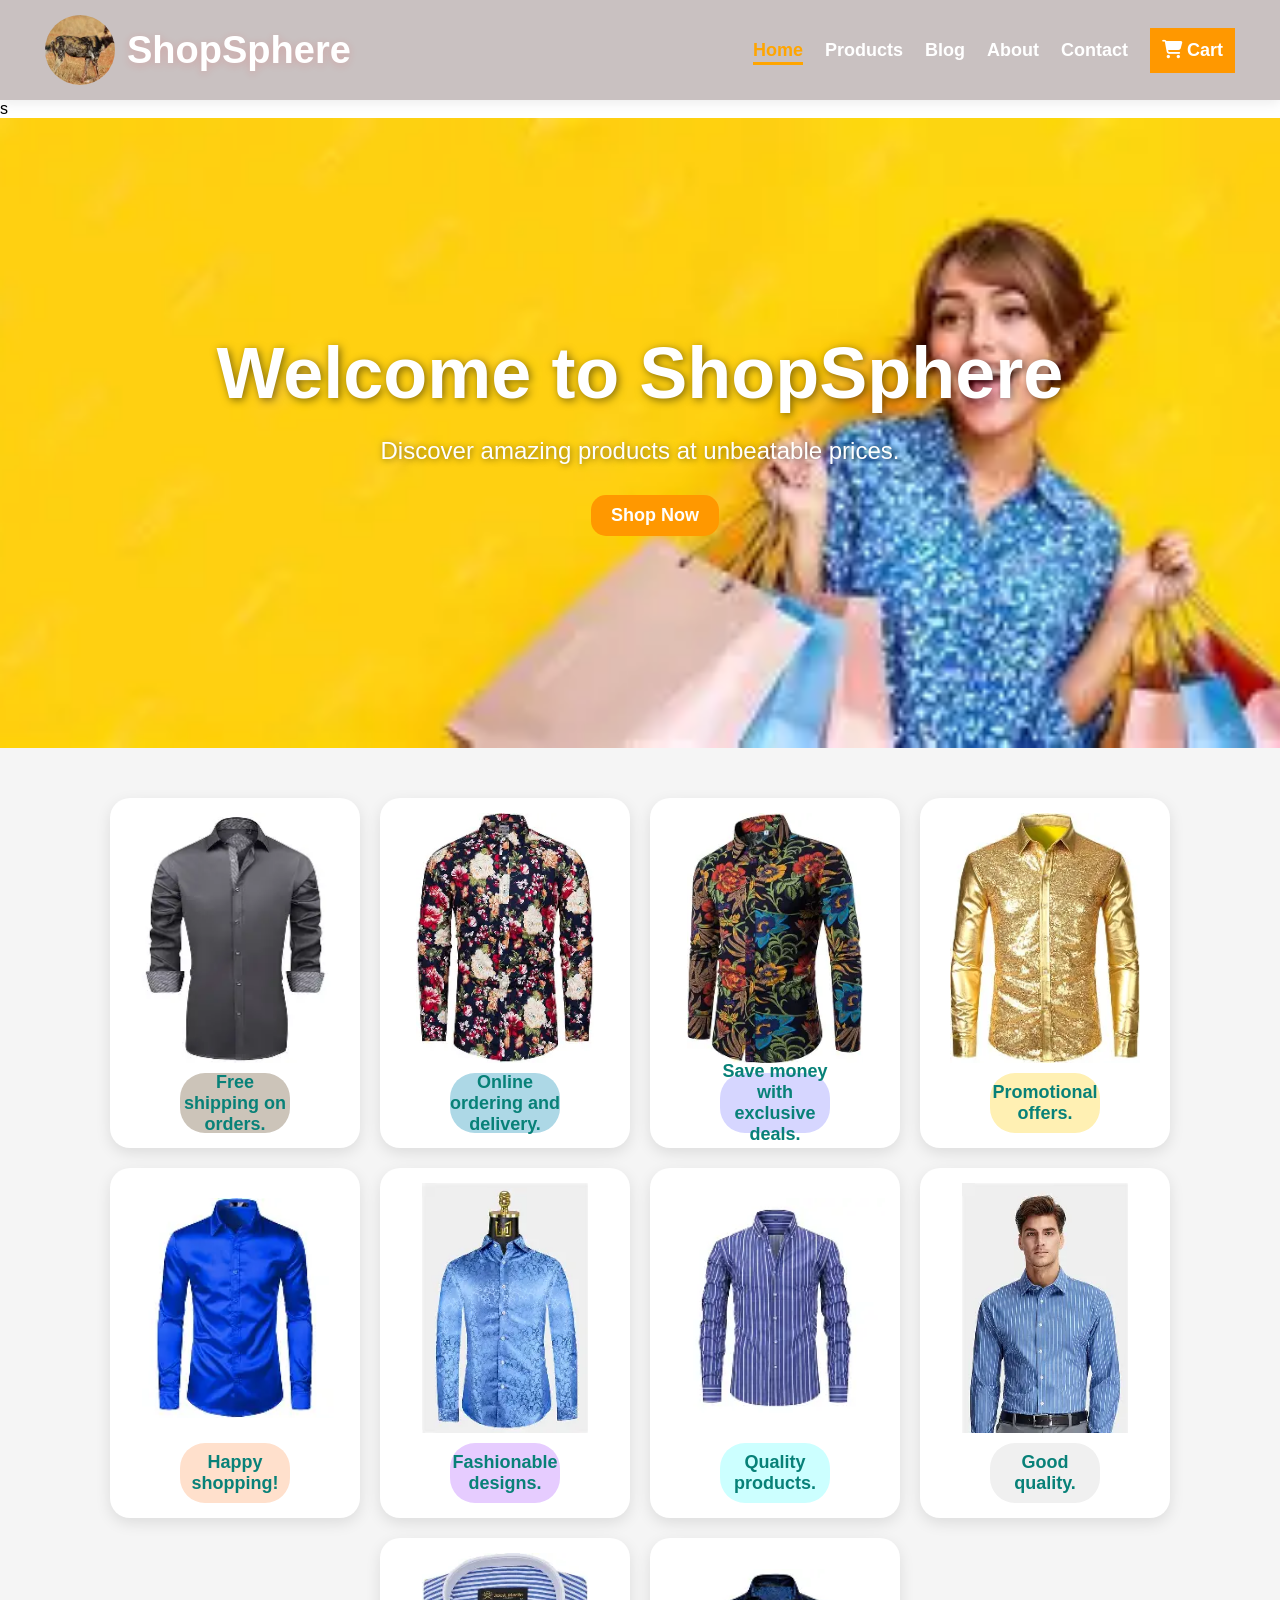
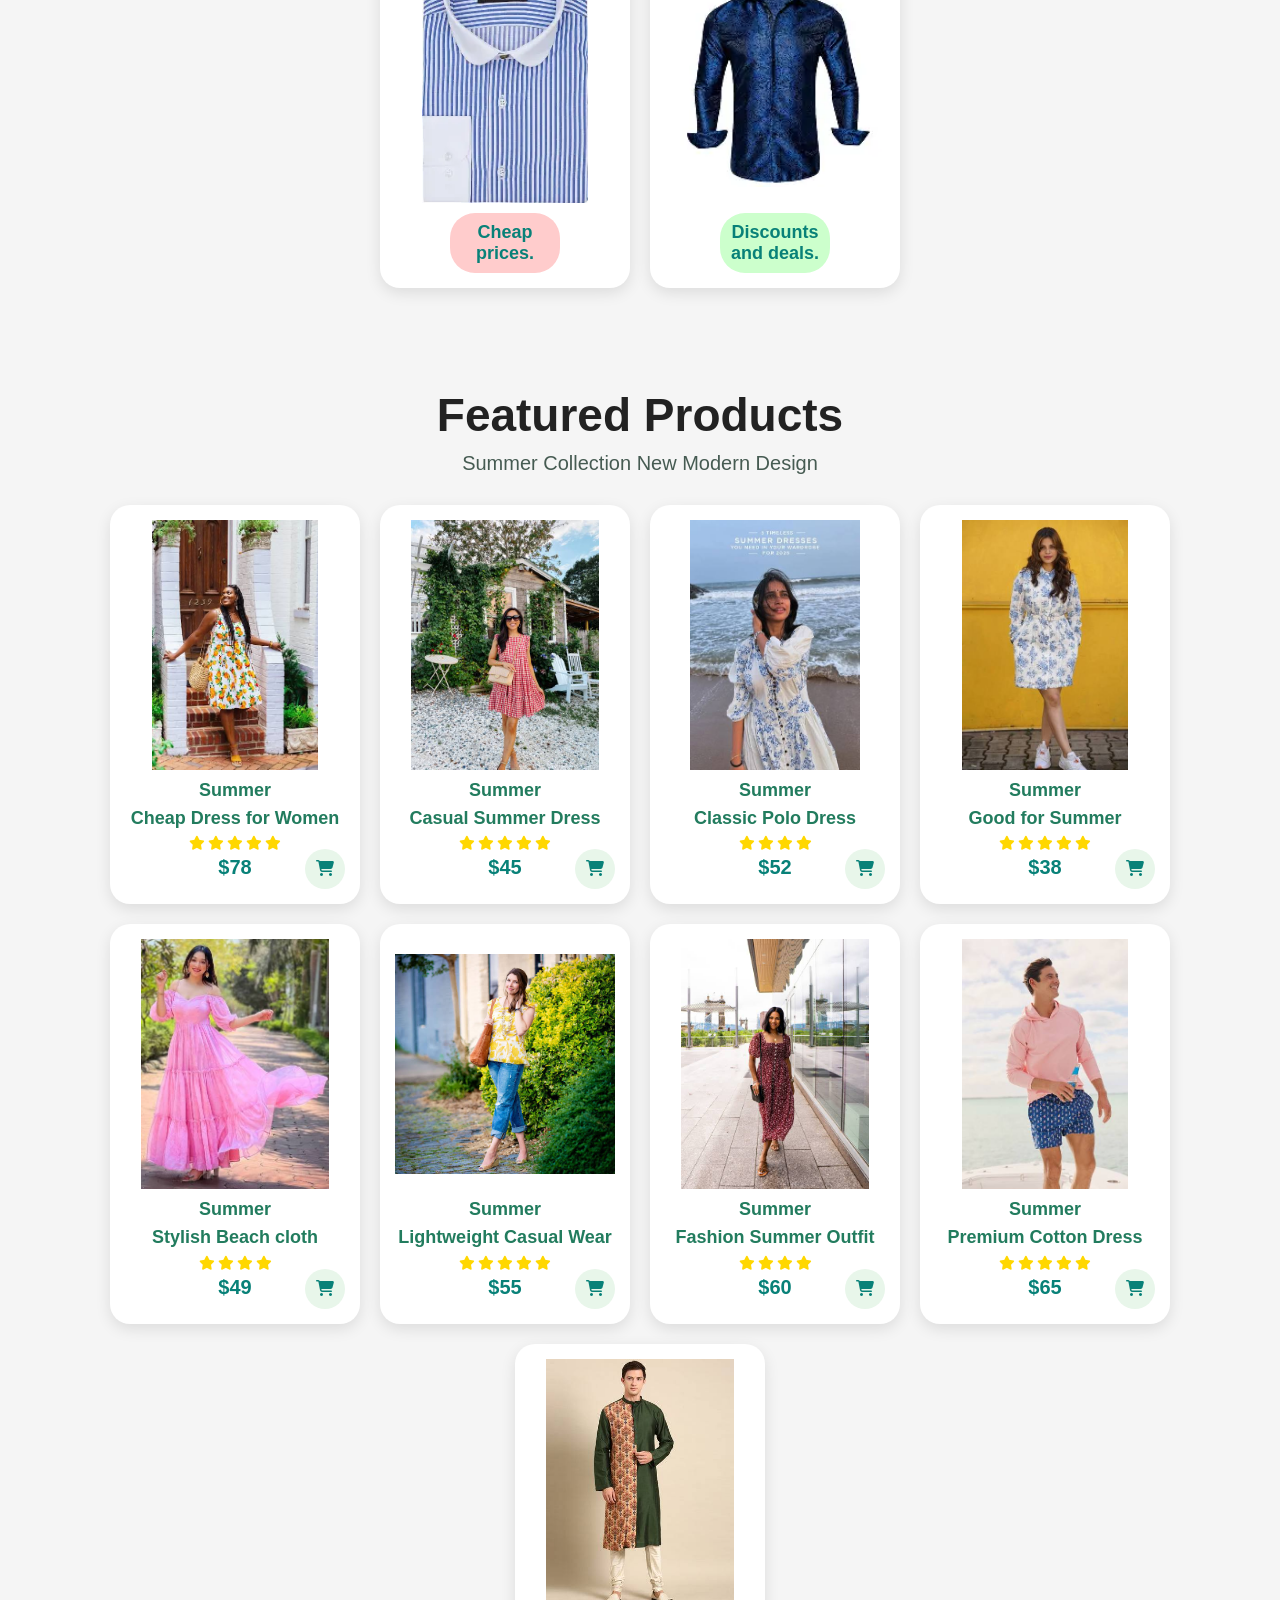
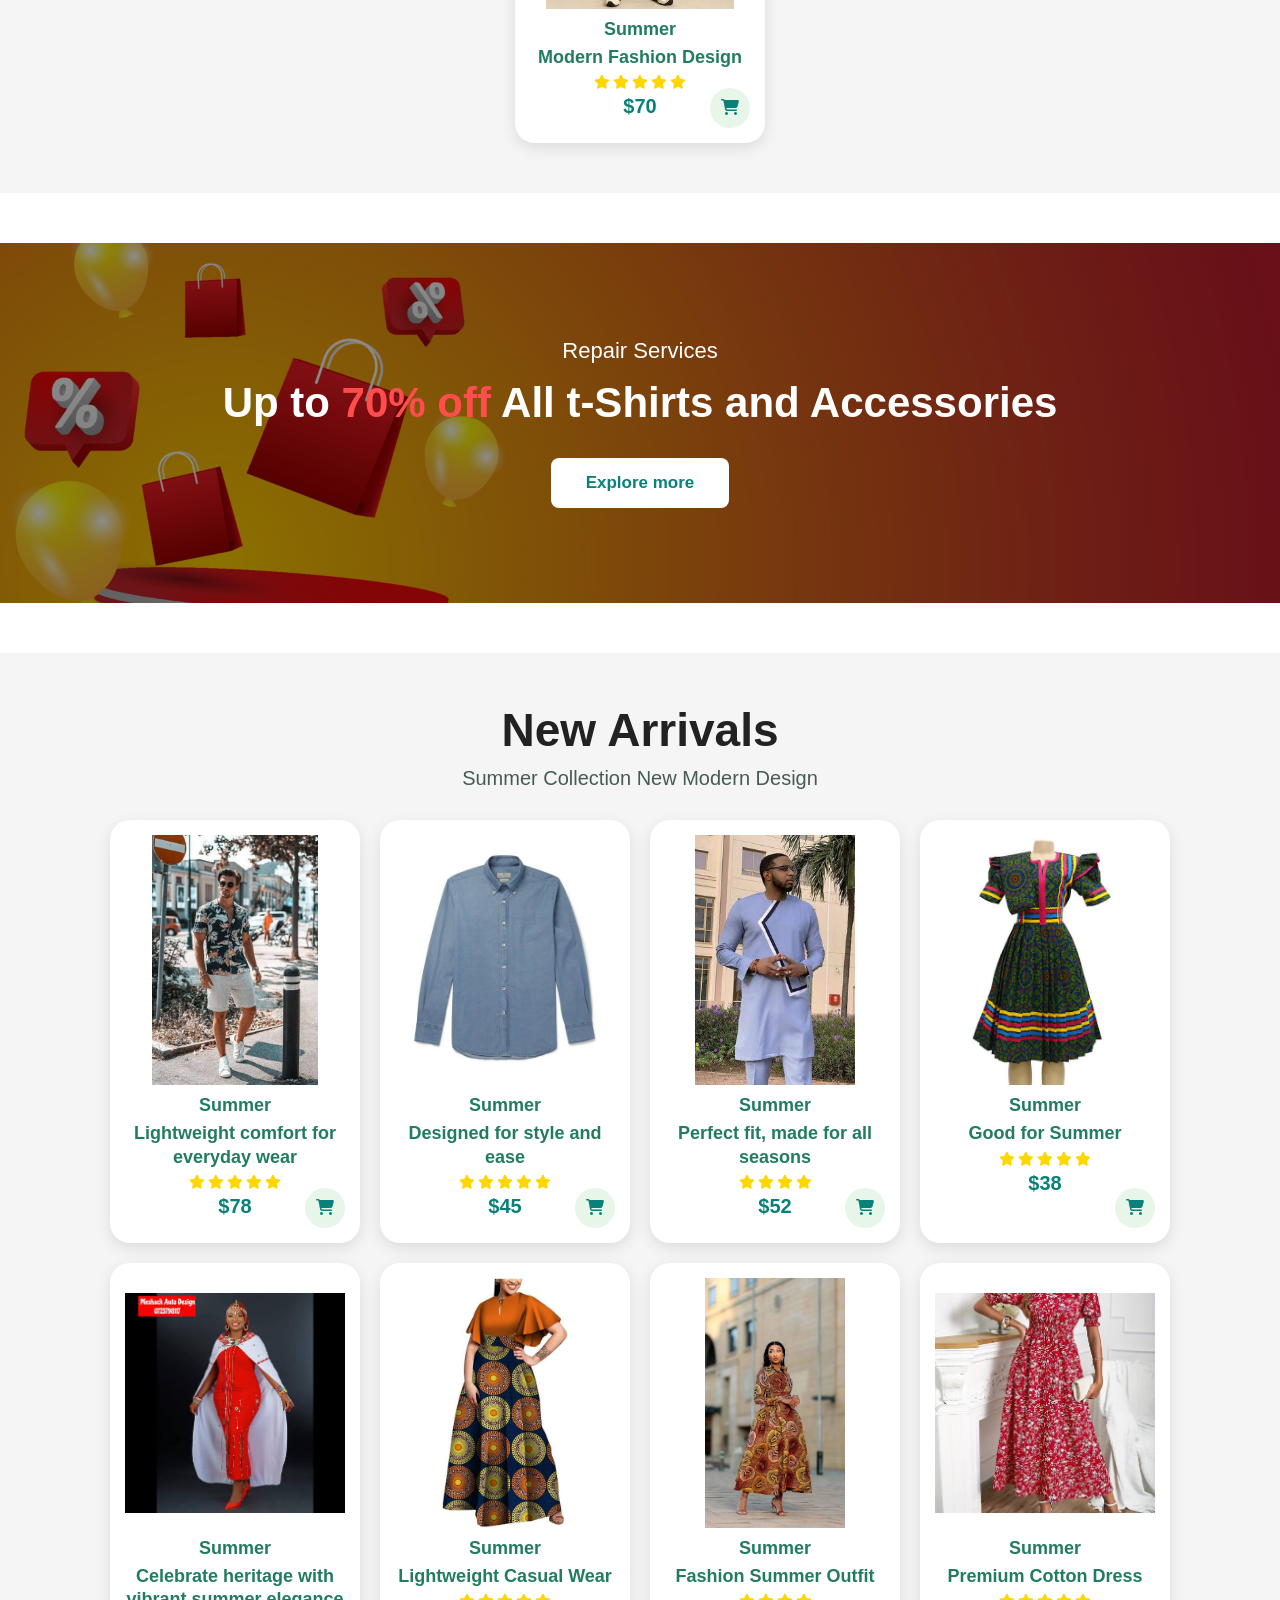
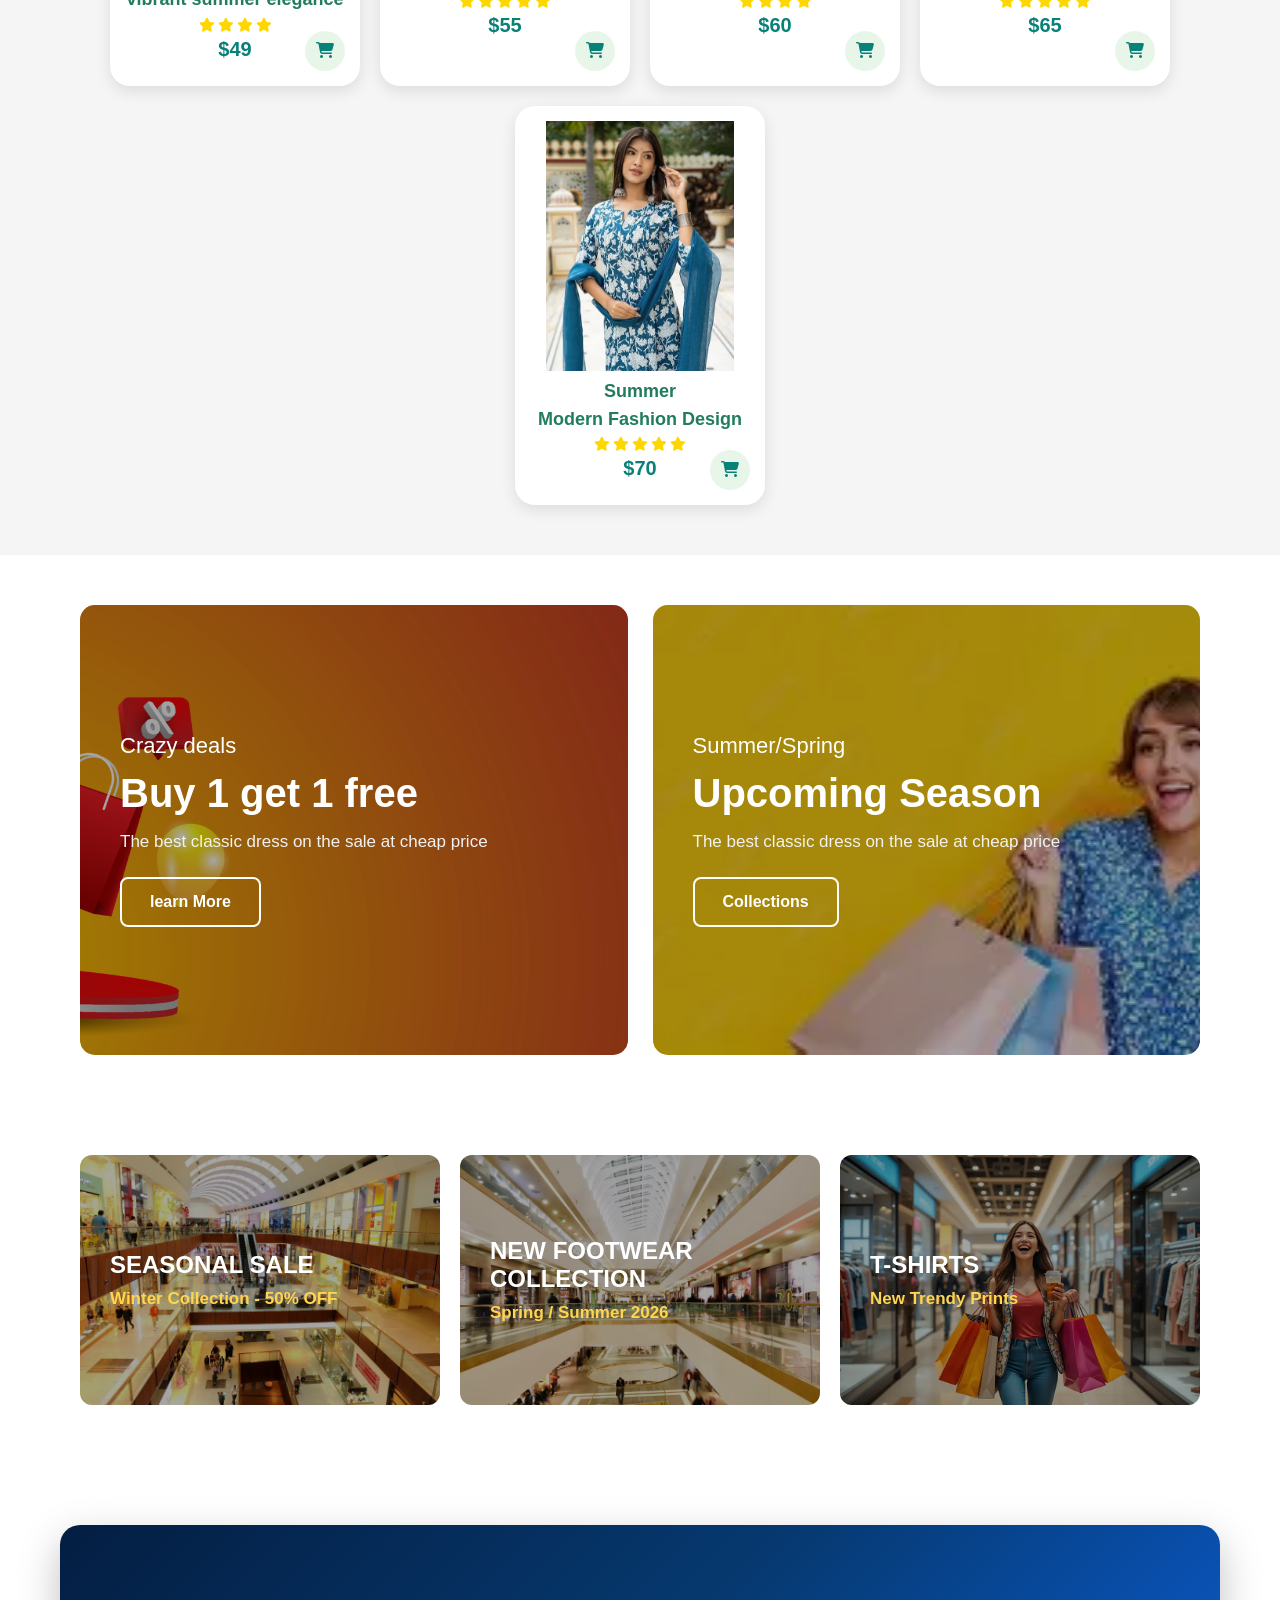
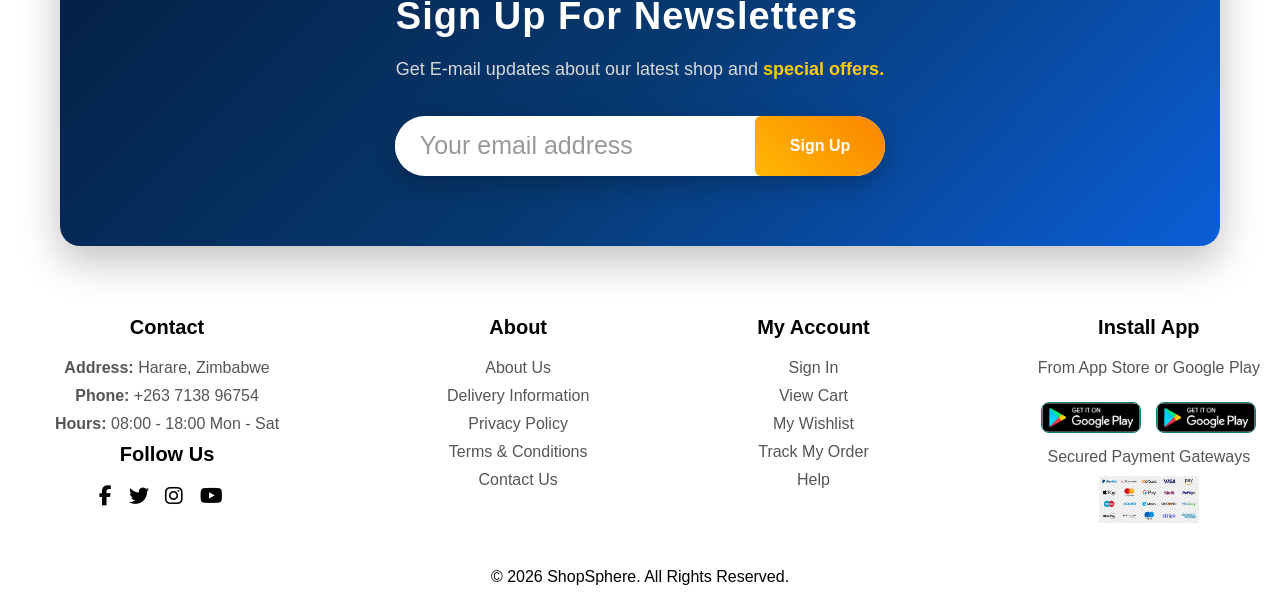
==== index.html @ 865323b0 "Add files via upload" ====
<!DOCTYPE html>
<html lang="en">
<head>
    <meta charset="UTF-8">
    <meta name="viewport" content="width=device-width, initial-scale=1.0">

    <title>ShopSphere</title>

    <link rel="stylesheet" href="style.css">

    <!-- Font Awesome -->
    <link rel="stylesheet"
          href="https://cdnjs.cloudflare.com/ajax/libs/font-awesome/6.5.1/css/all.min.css">
</head>

<body>


<nav>

    <!-- Logo -->
    <div class="logo">
        <img src="images/image1.png" alt="Shop Logo">
        <span>ShopSphere</span>
    </div>

    <!-- Navigation Links -->
    <ul class="nav-links" id="navbar">

        <!-- Close Button -->
        <li id="close">&times;</li>

        <li><a href="index.html" class="active">Home</a></li>
        <li><a href="shop.html">Products</a></li>
        <li><a href="blog.html">Blog</a></li>
        <li><a href="about.html">About</a></li>
        <li><a href="contact.html">Contact</a></li>

        <!-- Cart -->
        <li>
            <a href="cart.html" class="cart-btn">
                <i class="fas fa-shopping-cart"></i> Cart
            </a>
        </li>

    </ul>

    <!-- Mobile Menu Button -->
    <div class="menu-btn">
        <i class="fas fa-bars" id="bar"></i>
    </div>

</nav>s
 
<section id="hero">

    <h1>Welcome to ShopSphere</h1>

    <p>
        Discover amazing products at unbeatable prices.
    </p>

    <button>Shop Now</button>

</section> 

    <!-- Features Section -->
    <section id="feature" class="section-p1">

        <div class="fe-box">
            <img src="images/image3.jpg" alt="Feature Image">
            <h6>Free shipping on orders.</h6>
        </div>

        <div class="fe-box">
            <img src="images/image4.jpg" alt="Feature Image">
            <h6>Online ordering and delivery.</h6>
        </div>

        <div class="fe-box">
            <img src="images/image5.jpg" alt="Feature Image">
            <h6>Save money with exclusive deals.</h6>
        </div>

        <div class="fe-box">
            <img src="images/image6.jpg" alt="Feature Image">
            <h6>Promotional offers.</h6>
        </div>

        <div class="fe-box">
            <img src="images/image7.jpg" alt="Feature Image">
            <h6>Happy shopping!</h6>
        </div>

        <div class="fe-box">
            <img src="images/image8.jpg" alt="Feature Image">
            <h6>Fashionable designs.</h6>
        </div>

        <div class="fe-box">
            <img src="images/image9.jpg" alt="Feature Image">
            <h6>Quality products.</h6>
        </div>

        <div class="fe-box">
            <img src="images/image10.jpg" alt="Feature Image">
            <h6>Good quality.</h6>
        </div>

        <div class="fe-box">
            <img src="images/image11.jpg" alt="Feature Image">
            <h6>Cheap prices.</h6>
        </div>

        <div class="fe-box">
            <img src="images/image12.jpg" alt="Feature Image">
            <h6>Discounts and deals.</h6>
        </div>

    </section>









<section id="product1" class="section-p1">


    <h2>Featured Products</h2>
    <p>Summer Collection New Modern Design</p>

<div class="pro-container">

    <div class="pro"  onclick="window.location.href='sproduct.html';">
        <img src="images/image13.jpg" alt="Featured Product">

        <div class="des">
            <span>Summer</span>
            <h5>Cheap Dress for Women</h5>

            <div class="star">
                <i class="fas fa-star"></i>
                <i class="fas fa-star"></i>
                <i class="fas fa-star"></i>
                <i class="fas fa-star"></i>
                <i class="fas fa-star"></i>
            </div>

            <h4>$78</h4>
        </div>

        <a href="#"><i class="fas fa-shopping-cart"></i></a>
    </div>

        <div class="pro">
            <img src="images/images14.jpg" alt="Product">
            <div class="des">
                <span>Summer</span>
                <h5>Casual Summer Dress</h5>
                <div class="star">
                    <i class="fas fa-star"></i><i class="fas fa-star"></i>
                    <i class="fas fa-star"></i><i class="fas fa-star"></i>
                    <i class="fas fa-star"></i>
                </div>
                <h4>$45</h4>
            </div>
            <a href="#"><i class="fas fa-shopping-cart"></i></a>
        </div>

        <div class="pro">
            <img src="images/images15.jpg" alt="Product">
            <div class="des">
                <span>Summer</span>
                <h5>Classic Polo Dress</h5>
                <div class="star">
                    <i class="fas fa-star"></i><i class="fas fa-star"></i>
                    <i class="fas fa-star"></i><i class="fas fa-star"></i>
                </div>
                <h4>$52</h4>
            </div>
            <a href="#"><i class="fas fa-shopping-cart"></i></a>
        </div>

        <div class="pro">
            <img src="images/images16.jpg" alt="Product">
            <div class="des">
                <span>Summer</span>
                <h5>Good for Summer</h5>
                <div class="star">
                    <i class="fas fa-star"></i><i class="fas fa-star"></i>
                    <i class="fas fa-star"></i><i class="fas fa-star"></i>
                    <i class="fas fa-star"></i>
                </div>
                <h4>$38</h4>
            </div>
            <a href="#"><i class="fas fa-shopping-cart"></i></a>
        </div>

        <div class="pro">
            <img src="images/images17.jpg" alt="Product">
            <div class="des">
                <span>Summer</span>
                <h5>Stylish Beach cloth</h5>
                <div class="star">
                    <i class="fas fa-star"></i><i class="fas fa-star"></i>
                    <i class="fas fa-star"></i><i class="fas fa-star"></i>
                </div>
                <h4>$49</h4>
            </div>
            <a href="#"><i class="fas fa-shopping-cart"></i></a>
        </div>

        <div class="pro">
            <img src="images/images18.jpg" alt="Product">
            <div class="des">
                <span>Summer</span>
                <h5>Lightweight Casual Wear</h5>
                <div class="star">
                    <i class="fas fa-star"></i><i class="fas fa-star"></i>
                    <i class="fas fa-star"></i><i class="fas fa-star"></i>
                    <i class="fas fa-star"></i>
                </div>
                <h4>$55</h4>
            </div>
            <a href="#"><i class="fas fa-shopping-cart"></i></a>
        </div>

        <div class="pro">
            <img src="images/images19.jpg" alt="Product">
            <div class="des">
                <span>Summer</span>
                <h5>Fashion Summer Outfit</h5>
                <div class="star">
                    <i class="fas fa-star"></i><i class="fas fa-star"></i>
                    <i class="fas fa-star"></i><i class="fas fa-star"></i>
                </div>
                <h4>$60</h4>
            </div>
            <a href="#"><i class="fas fa-shopping-cart"></i></a>
        </div>

        <div class="pro">
            <img src="images/images20.jpg" alt="Product">
            <div class="des">
                <span>Summer</span>
                <h5>Premium Cotton Dress</h5>
                <div class="star">
                    <i class="fas fa-star"></i><i class="fas fa-star"></i>
                    <i class="fas fa-star"></i><i class="fas fa-star"></i>
                    <i class="fas fa-star"></i>
                </div>
                <h4>$65</h4>
            </div>
            <a href="#"><i class="fas fa-shopping-cart"></i></a>
        </div>

        <div class="pro">
            <img src="images/images21.jpg" alt="Product">
            <div class="des">
                <span>Summer</span>
                <h5>Modern Fashion Design</h5>
                <div class="star">
                    <i class="fas fa-star"></i><i class="fas fa-star"></i>
                    <i class="fas fa-star"></i><i class="fas fa-star"></i>
                    <i class="fas fa-star"></i>
                </div>
                <h4>$70</h4>
            </div>
            <a href="#"><i class="fas fa-shopping-cart"></i></a>
        </div>

    </div>

</dv>
</section>

<section id="banner" class="section-p1">
    <h4>Repair Services</h4>
    <h2>Up to <span>70% off</span> All t-Shirts and Accessories</h2>
    <button class="normal">Explore more</button>
</section>

<section id="product2" class="section-p1">

    <h2>New Arrivals</h2>
    <p>Summer Collection New Modern Design</p>


    <div class="pro-container">
        <div class="pro">
            <img src="images/images22.jpg" alt="Featured Product">
            <div class="des">
                <span>Summer</span>
                <h5>Lightweight comfort for everyday wear</h5>
                <div class="star">
                    <i class="fas fa-star"></i><i class="fas fa-star"></i>
                    <i class="fas fa-star"></i><i class="fas fa-star"></i>
                    <i class="fas fa-star"></i>
                </div>
                <h4>$78</h4>
            </div>
            <a href="#"><i class="fas fa-shopping-cart"></i></a>
        </div>

        <div class="pro">
            <img src="images/images23.jpg" alt="Product">
            <div class="des">
                <span>Summer</span>
                <h5>Designed for style and ease</h5>
                <div class="star">
                    <i class="fas fa-star"></i><i class="fas fa-star"></i>
                    <i class="fas fa-star"></i><i class="fas fa-star"></i>
                    <i class="fas fa-star"></i>
                </div>
                <h4>$45</h4>
            </div>
            <a href="#"><i class="fas fa-shopping-cart"></i></a>
        </div>

        <div class="pro">
            <img src="images/images24.jpg" alt="Product">
            <div class="des">
                <span>Summer</span>
                <h5>Perfect fit, made for all seasons</h5>
                <div class="star">
                    <i class="fas fa-star"></i><i class="fas fa-star"></i>
                    <i class="fas fa-star"></i><i class="fas fa-star"></i>
                </div>
                <h4>$52</h4>
            </div>
            <a href="#"><i class="fas fa-shopping-cart"></i></a>
        </div>

        <div class="pro">
            <img src="images/images30.jpg" alt="Product">
            <div class="des">
                <span>Summer</span>
                <h5>Good for Summer</h5>
                <div class="star">
                    <i class="fas fa-star"></i><i class="fas fa-star"></i>
                    <i class="fas fa-star"></i><i class="fas fa-star"></i>
                    <i class="fas fa-star"></i>
                </div>
                <h4>$38</h4>
            </div>
            <a href="#"><i class="fas fa-shopping-cart"></i></a>
        </div>

        <div class="pro">
            <img src="images/images32.jpg" alt="Product">
            <div class="des">
                <span>Summer</span>
                <h5>Celebrate heritage with vibrant summer elegance</h5>
                <div class="star">
                    <i class="fas fa-star"></i><i class="fas fa-star"></i>
                    <i class="fas fa-star"></i><i class="fas fa-star"></i>
                </div>
                <h4>$49</h4>
            </div>
            <a href="#"><i class="fas fa-shopping-cart"></i></a>
        </div>

        <div class="pro">
            <img src="images/images28.jpg" alt="Product">
            <div class="des">
                <span>Summer</span>
                <h5>Lightweight Casual Wear</h5>
                <div class="star">
                    <i class="fas fa-star"></i><i class="fas fa-star"></i>
                    <i class="fas fa-star"></i><i class="fas fa-star"></i>
                    <i class="fas fa-star"></i>
                </div>
                <h4>$55</h4>
            </div>
            <a href="#"><i class="fas fa-shopping-cart"></i></a>
        </div>

        <div class="pro">
            <img src="images/images29.jpg" alt="Product">
            <div class="des">
                <span>Summer</span>
                <h5>Fashion Summer Outfit</h5>
                <div class="star">
                    <i class="fas fa-star"></i><i class="fas fa-star"></i>
                    <i class="fas fa-star"></i><i class="fas fa-star"></i>
                </div>
                <h4>$60</h4>
            </div>
            <a href="#"><i class="fas fa-shopping-cart"></i></a>
        </div>

        <div class="pro">
            <img src="images/images27.jpg" alt="Product">
            <div class="des">
                <span>Summer</span>
                <h5>Premium Cotton Dress</h5>
                <div class="star">
                    <i class="fas fa-star"></i><i class="fas fa-star"></i>
                    <i class="fas fa-star"></i><i class="fas fa-star"></i>
                    <i class="fas fa-star"></i>
                </div>
                <h4>$65</h4>
            </div>
            <a href="#"><i class="fas fa-shopping-cart"></i></a>
        </div>

        <div class="pro">
            <img src="images/images26.jpg" alt="Product">
            <div class="des">
                <span>Summer</span>
                <h5>Modern Fashion Design</h5>
                <div class="star">
                    <i class="fas fa-star"></i><i class="fas fa-star"></i>
                    <i class="fas fa-star"></i><i class="fas fa-star"></i>
                    <i class="fas fa-star"></i>
                </div>
                <h4>$70</h4>
            </div>
            <a href="#"><i class="fas fa-shopping-cart"></i></a>
        </div>

    
</div>
</section>





<section id="sm-banner" class="section-p1">
    <div class="banner-box1">
        <h4>Crazy deals</h4>
       <h2>Buy 1 get 1 free</h2>
       <span>The best classic dress on the sale at cheap price</span>
       <button class="white">learn More</button>
    </div>
      <div class="banner-box2">
        <h4>Summer/Spring</h4>
       <h2>Upcoming Season</h2>
       <span>The best classic dress on the sale at cheap price</span>
       <button class="white">Collections</button>
    </div>
</section>







<section id="banner3" class="section-p1">

    <div class="banner-box">
        <h2>SEASONAL SALE</h2>
        <h3>Winter Collection - 50% OFF</h3>
    </div>

    <div class="banner-box">
        <h2>NEW FOOTWEAR COLLECTION</h2>
        <h3>Spring / Summer 2026</h3>
    </div>

    <div class="banner-box">
        <h2>T-SHIRTS</h2>
        <h3>New Trendy Prints</h3>
    </div>

</section>


<!-- Newsletter -->

<section id="newsletter">

    <div class="news-text">
        <h4>Sign Up For Newsletters</h4>
        <p>
            Get E-mail updates about our latest shop and
            <span>special offers.</span>
        </p>
    </div>

    <div class="form">
        <input type="email" placeholder="Your email address">

        <button class="normal">Sign Up</button>

    </div>

</section>

<!-- Footer -->

<footer class="section-p1">

    <div class="col">


        <h4>Contact</h4>

        <p><strong>Address:</strong> Harare, Zimbabwe</p>

        <p><strong>Phone:</strong> +263 7138 96754</p>

        <p><strong>Hours:</strong> 08:00 - 18:00 Mon - Sat</p>

        <div class="follow">

            <h4>Follow Us</h4>

            <div class="icon">

                <i class="fab fa-facebook-f"></i>

                <i class="fab fa-twitter"></i>

                <i class="fab fa-instagram"></i>

                <i class="fab fa-youtube"></i>

            </div>

        </div>

    </div>

    <div class="col">

        <h4>About</h4>

        <a href="#">About Us</a>

        <a href="#">Delivery Information</a>

        <a href="#">Privacy Policy</a>

        <a href="#">Terms & Conditions</a>

        <a href="#">Contact Us</a>

    </div>

    <div class="col">

        <h4>My Account</h4>

        <a href="#">Sign In</a>

        <a href="#">View Cart</a>

        <a href="#">My Wishlist</a>

        <a href="#">Track My Order</a>

        <a href="#">Help</a>

    </div>

    <div class="col install">

        <h4>Install App</h4>

        <p>From App Store or Google Play</p>

        <div class="row">

            <img src="images/app-store.png" alt="">

            <img src="images/google-play.png" alt="">

        </div>

        <p>Secured Payment Gateways</p>

        <img src="images/payments.jpg" alt="">

    </div>

</footer>

<div class="copyright">
    <p>© 2026 ShopSphere. All Rights Reserved.</p>
</div>


<script src="script.js"></script>
</body>
</html>
---- style.css ----
*{
    margin:0;
    padding:0;
    box-sizing:border-box;
    font-family:Arial, sans-serif;
}

.section-p1{
    padding:0px 20px;
}

/* ===========================
   NAVIGATION BAR
=========================== */


nav{
    position:sticky;
    top:0;
    left:0;
    width:100%;
    background:#c9c1c1;
    display:flex;
    justify-content:space-between;
    align-items:center;
    padding:15px 45px;
    z-index:1000;
    box-shadow:0 3px 12px rgba(0,0,0,.08);
}

/* Logo */

.logo{
    display:flex;
    align-items:center;
    gap:12px;
}

.logo img{
    width:70px;
    height:70px;
    border-radius:50%;
    object-fit:cover;
}

.logo span{
    font-size:38px;
    font-weight:700;
    color:#fff;
    white-space:nowrap;
    text-shadow:0 2px 8px rgba(255,0,0,.15);
}

/* Desktop Navbar */

#navbar{
    display:flex;
    align-items:center;
    gap:22px;
    list-style:none;
    margin-left:auto;
}

#navbar li{
    list-style:none;
}

#navbar li a{
    color:#fff;
    text-decoration:none;
    font-size:18px;
    font-weight:600;
    position:relative;
    transition:.3s;
}

#navbar li a:hover{
    color:#ff9800;
}





/* Underline Animation */

#navbar li a:not(.cart-btn)::after{
    content:"";
    position:absolute;
    left:0;
    bottom:-5px;
    width:0;
    height:3px;
    background:orange;
    transition:0.3s ease;
}

#navbar li a:not(.cart-btn):hover::after{
    width:100%;
}

/* Cart Button */

.cart-btn{
    display: block;
    width: 100%;
    margin: 0;
    padding: 12px;
    background: #ff9800;
    color: #fff !important;
    border-radius: 0;
    text-align: center;
}

.cart-btn:hover{
    background:#227c5e;
    transform:translateY(-2px);
}

/* Hamburger Menu */
.menu-btn{
    display:none;
    font-size:30px;
    cursor:pointer;
    color:#222;
    font-size:1rem;
    max-width:100%;
    padding:0 30px;

}


/* Close Button */

#close{
    display:none;
    font-size:30px;
    color:white;
    cursor:pointer;
}


/* Active navigation link */
#navbar li a.active{
    color: orange;
    font-weight: 600;
}

#navbar li a.active::after{
    content: "";
    position: absolute;
    left: 0;
    bottom: -5px;
    width: 100%;
    height: 3px;
    background: orange;
}




/* ===========================
   MOBILE & TABLET
=========================== */

@media (max-width:992px){

    nav{
        padding:15px 25px;
    }

    .logo img{
        width:50px;
        height:50px;
    }

    .logo span{
        font-size:30px;
    }

    /* Show Hamburger */

    .menu-btn{
        display:block;
        font-size:30px;
        padding-right:20px;
    }

    /* Sidebar */

    #navbar{
        position:fixed;
        top:0;
        right:-250px;
        width:130px;
        height:100vh;
        background:#c9c1c1;
        flex-direction:column;
        align-items:flex-start;
        padding:90px 25px 25px;
        gap:30px;
        transition:0.4s ease;
        z-index:1000;
    }

  



    /* Close Button */

    #close{
        display:block;
        position:absolute;
        top:15px;
        left:100px;
        font-size:28px;
        color:white;
    }

    /* Hide Cart Button */

    #navbar li:last-child{
        display:none;
    }

    /* Mobile Links */

    #navbar li a{
        font-size:18px;
    }
}



#hero{
    background-image: url('images/image2.jpg');
    background-size: cover;
    background-position: center;
    background-repeat: no-repeat;

    width: 100%;
    min-height: 70vh;

    display: flex;
    flex-direction: column;
    justify-content: center;
    align-items: center;

    text-align: center;
    padding: 20px;
}

#hero h1{
    color: white;
    font-size: clamp(2rem, 6vw, 4.5rem);
    margin-bottom: 20px;
    line-height: 1.2;
    text-shadow: 2px 2px 8px rgba(0,0,0,0.5);
}

#hero p{
    color: white;
    font-size: clamp(1rem, 2.5vw, 1.5rem);
    max-width: 700px;
    margin-bottom: 30px;
    text-shadow: 1px 1px 6px rgba(0,0,0,0.5);
}

#hero button{
    padding: 14px 32px;
    font-size: 1rem;
    font-weight: bold;
    border: none;
    border-radius: 5px;
    cursor: pointer;
    transition: 0.3s;
}

#hero button:hover{
    transform: translateY(-3px);
}

/* Tablets */
@media (max-width: 768px){

    #hero{
        min-height: 60vh;
        padding: 15px;
    }

    #hero h1{
        font-size: 2.5rem;
    }

    #hero p{
        font-size: 1.1rem;
    }
}

/* Phones */
@media (max-width: 480px){

    #hero{
        min-height: 50vh;
    }

    #hero h1{
        font-size: 2rem;
    }

    #hero p{
        font-size: 1rem;
    }

    #hero button{
        padding: 12px 25px;
    }
}


#shop-header,#blog-header,#contact-header,#about-header,#cart-header{
    background-repeat: no-repeat;
    background-position: center;
    background-size: cover;

    width: 100%;
    min-height: 50vh;

    display: flex;
    flex-direction: column;
    justify-content: center;
    align-items: center;

    text-align: center;
    padding: 20px;
}
 
    
#shop-header {
    background-image: url("images/images37.jpg");
    

     }


#blog-header {
    background-image: url("images/images38.jpg");
    
}



#shop-header h2,
#blog-header h2,
#contact-header h2,
#about-header h2,
#cart-header h2 {
    font-size: 30px;
    color: #fff;
}

#shop-header,
#blog-header,
#contact-header,
#about-header,
#cart-header  p{
    font-size: 18px;
    color: #fff;
}






/* Tablet */
@media (max-width: 1024px){
    #shop-header,
#blog-header,
#contact-header,
#about-header,
#cart-header {
        min-height: 100vh;
    }

    #shop-header,
#blog-header,
#contact-header,
#about-header,
#cart-header  h2{
        font-size: 38px;
    }
}

/* Mobile */
@media (max-width: 768px){
    #shop-header,
#blog-header,
#contact-header,
#about-header,
#cart-header {
        min-height: 35vh;
        padding: 15px;
    }

    #shop-header,
#blog-header,
#contact-header,
#about-header,
#cart-header  h2{
        font-size: 28px;
    }

    #shop-header,
#blog-header,
#contact-header,
#about-header,
#cart-header  p{
        font-size: 14px;

    }
}




/* Mobile */
@media (max-width: 768px){
    #shop-header,
#blog-header,
#contact-header,
#about-header,#cart-header {
        min-height: 35vh;
        padding: 20px;
    }

    #shop-header ,
#blog-header,
#contact-header,
#about-header,#cart-header h2{
        font-size: 28px;
    }

    #shop-header,
#blog-header,
#contact-header,
#about-header,#cart-header  p{
        font-size: 14px;
    }
}



#about-header {
    background-image: url("images/images40.jpg");
    color: rgb(255, 255, 255);
    
}


#contact-header.contact-header {
    background-image: url("images/images46.jpg");
    color: rgb(255, 255, 255);
    
}


#about-head.about-header {
    background-image: url("images/images40.jpg");
    color: rgb(255, 255, 255);
    
}


#cart-header.cart-header {
    background-image: url("images/images47.jpg");
    color: rgb(255, 255, 255);
    
}



#hero button{
    background:#ff9800;
    color:white;
    padding:10px 20px;
    border-radius:15px;
    text-decoration:none;
    font-size:18px;
    border:none;
    margin-left:30px;
    transition:0.3;
    font-weight: bold;
}

 #hero button:hover{
    background:#227c5e;
    color:rgb(143, 135, 135);
}






#banner{
    background: linear-gradient(
        rgba(0,0,0,0.45),
        rgba(0,0,0,0.45)
    ),
    url("images/image0.jpg");

    background-size: cover;
    background-position: center;
    background-repeat: no-repeat;

    width: 100%;
    height: 40vh;

    display: flex;
    flex-direction: column;
    justify-content: center;
    align-items: center;

    text-align: center;

    margin: 50px 0;
    padding: 20px;
}

/* Small heading */

#banner h4{
    color: white;
    font-size: 22px;
    font-weight: 500;
    margin-bottom: 10px;
}

/* Main heading */

#banner h2{
    color: white;
    font-size: 42px;
    font-weight: 700;
    line-height: 1.4;
    margin-bottom: 25px;
}

/* Highlighted text */

#banner h2 span{
    color: #ff4d4d;
}

/* Button */

#banner .normal{
    background: white;
    color: #088178;

    border: none;
    outline: none;

    padding: 15px 35px;

    font-size: 17px;
    font-weight: 600;

    border-radius: 8px;

    cursor: pointer;

    transition: 0.3s ease;
}

/* Hover */

#banner .normal:hover{
    background: #088178;
    color: white;
    transform: scale(1.05);
}

/* ===========================
   RESPONSIVE
=========================== */

@media (max-width: 768px){

    #banner{
        height: 35vh;
        padding: 20px;
    }

    #banner h2{
        font-size: 30px;
    }

    #banner h4{
        font-size: 18px;
    }

    #banner .normal{
        padding: 12px 28px;
        font-size: 15px;
    }

}


/* ===========================
   FEATURE SECTION
=========================== */

#feature{
    display:flex;
    flex-wrap:wrap;
    justify-content:center;
    gap:20px;
    padding:50px 100px;
    background:#f5f5f5;
}

/* ===========================
   FEATURE CARD
=========================== */

#feature .fe-box{
    width:23%;
    min-width:250px;
    padding:15px;
    border-radius:20px;
    background:#fff;
    box-shadow:0 5px 15px rgba(0,0,0,0.1);
    transition:0.3s ease;
    cursor:pointer;
    position:relative;

    display:flex;
    flex-direction:column;
    align-items:center;
    text-align:center;
}

#feature .fe-box:hover{
    box-shadow:0 10px 25px rgba(0,0,0,0.2);
    transform:translateY(-5px);
}

/* ===========================
   IMAGE (FULLY VISIBLE)
=========================== */

#feature .fe-box img{
    width:100%;
    height:250px;
    object-fit:contain;   /* FULL IMAGE SHOWN */
    background:#fff;
    border-radius:15px;
    display:block;
}

/* ===========================
   TEXT BOX
=========================== */

#feature .fe-box h6{
    margin-top:10px;
    height:60px;
    width:50%;

    display:flex;
    justify-content:center;
    align-items:center;

    font-size:18px;
    font-weight:600;
    border-radius:25px;
    color:#088178;
}

/* ===========================
   FEATURE COLORS
=========================== */
#feature .fe-box:first-child h6{
    background:rgb(204, 196, 185);
}

#feature .fe-box:nth-child(2) h6{
    background:lightblue;
}

#feature .fe-box:nth-child(3) h6{ background:#d6d6ff; }
#feature .fe-box:nth-child(4) h6{ background:#fff0b3; }
#feature .fe-box:nth-child(5) h6{ background:#ffe0cc; }
#feature .fe-box:nth-child(6) h6{ background:#e6ccff; }
#feature .fe-box:nth-child(7) h6{ background:#ccffff; }
#feature .fe-box:nth-child(8) h6{ background:#f0f0f0; }
#feature .fe-box:nth-child(9) h6{ background:#ffcccc; }
#feature .fe-box:nth-child(10) h6{ background:#ccffcc; }

/* ===========================
   RESPONSIVE DESIGN
=========================== */

@media (max-width:768px){

    #feature{
        padding:20px;
    }

    #feature .fe-box{
        width:100%;
        min-width:100%;
    }

    #feature .fe-box img{
        height:220px;
    }
}




/* ===========================
   GLOBAL RESET
=========================== */

*{
    margin:0;
    padding:0;
    box-sizing:border-box;
    font-family:Arial, sans-serif;
}

/* ===========================
   PRODUCT SECTION
=========================== */

#product1,
#product2{
    text-align:center;
    padding:50px 100px;
    background:#f5f5f5;
}

/* ===========================
   HEADINGS
=========================== */

#product1 h2,
#product2 h2{
    font-size:46px;
    line-height:54px;
    color:#222;
    margin-bottom:10px;
}

#product1 p,
#product2 p{
    font-size:20px;
    color:#465b52;
    margin-bottom:30px;
}

/* ===========================
   PRODUCT GRID
=========================== */

#product1 .pro-container,
#product2 .pro-container{
    display:flex;
    flex-wrap:wrap;
    justify-content:center;
    gap:20px;
}

/* ===========================
   PRODUCT CARD
=========================== */

#product1 .pro,
#product2 .pro{
    width:23%;
    min-width:250px;
    padding:15px;
    border-radius:20px;
    background:#fff;
    box-shadow:0 5px 15px rgba(0,0,0,0.1);
    transition:0.3s ease;
    cursor:pointer;
    position:relative;
}

#product1 .pro:hover,
#product2 .pro:hover{
    box-shadow:0 10px 25px rgba(0,0,0,0.2);
    transform:translateY(-5px);
}

/* ===========================
   IMAGE (FULL VISIBLE)
=========================== */

#product1 .pro img,
#product2 .pro img{
    width:100%;
    height:250px;
    object-fit:contain;   /* FULL IMAGE SHOWN */
    background:#fff;
    border-radius:15px;
    display:block;
}

/* ===========================
   DESCRIPTION (CENTERED)
=========================== */

#product1 .pro .des,
#product2 .pro .des{
    text-align:center;
    padding:10px 0;

    display:flex;
    flex-direction:column;
    align-items:center;
    gap:6px;
}

/* category */
#product1 .pro .des span,
#product2 .pro .des span{
    color:#227c5e;
    font-size:18px;
    font-weight:600;
}

/* title */
#product1 .pro .des h5,
#product2 .pro .des h5{
    color:#227c5e;
    font-size:18px;
    font-weight:600;
    line-height:1.3;
    margin:0;
}

/* price */
#product1 .pro .des h4,
#product2 .pro .des h4{
    font-size:20px;
    font-weight:700;
    color:#088178;
    margin:0;
}

/* ===========================
   STARS (CENTERED)
=========================== */

#product1 .pro .star,
#product2 .pro .star{
    display:flex;
    justify-content:center;
    gap:3px;
    color:gold;
    font-size:14px;
}

/* ===========================
   CART ICON
=========================== */

#product1 .pro a,
#product2 .pro a{
    position:absolute;
    bottom:15px;
    right:15px;
    width:40px;
    height:40px;
    line-height:40px;
    text-align:center;
    border-radius:50%;
    background:#e8f6ea;
    color:#088178;
    transition:0.3s;
}

#product1 .pro a:hover,
#product2 .pro a:hover{
    background:#088178;
    color:#fff;
}

/* ===========================
   RESPONSIVE DESIGN
=========================== */

@media (max-width:768px){

    #product1,
    #product2{
        padding:20px;
    }

    #product1 .pro,
    #product2 .pro{
        width:100%;
        min-width:100%;
    }

    #product1 .pro img,
    #product2 .pro img{
        height:220px;
    }
}


/* ===========================
   SINGLE PRODUCT PAGE
=========================== */

#prodetails{
    display:flex;
    margin-top:50px;
    justify-content:space-between;
    gap:50px;
}

#prodetails .single-pro-image{
    width:40%;
}

#prodetails .single-pro-details{
    width:50%;
    padding-top:30px;
}

/* Small Images */

.small-img-group{
    display:flex;
    justify-content:space-between;
    gap:10px;
    margin-top:10px;

}

.small-img-col{
    flex:1;
    height:120px;
    border-radius:8px;
    overflow:hidden;
    cursor:pointer;
}

.small-img-col img{
    width:100%;
    height:100%;
    object-fit:contain;
    display:block;
}

.small-img-col img:hover{
    transform:scale(1.05);
}

/* Product Details */

.single-pro-details h6{
    font-size:16px;
    color:#666;
    margin-bottom:15px;
}

.single-pro-details h4{
    font-size:28px;
    color:#222;
    padding:20px 0;
}

.single-pro-details h2{
    font-size:32px;
    color:#088178;
    margin-bottom:20px;
}

.single-pro-details select{
    display:block;
    padding:10px;
    margin-bottom:15px;
    border:1px solid #ccc;
    border-radius:5px;
}

.single-pro-details input{
    width:60px;
    height:45px;
    padding-left:10px;
    font-size:16px;
    margin-right:10px;
    border:1px solid #ccc;
    border-radius:5px;
}

.single-pro-details input:focus{
    outline:none;
}

.single-pro-details .normal{
    background:#088178;
    color:white;
    border:none;
    padding:12px 25px;
    border-radius:5px;
    cursor:pointer;
    font-weight:600;
    transition:0.3s;
}

.single-pro-details .normal:hover{
    background:#06665f;
}

.single-pro-details span{
    line-height:28px;
    color:#555;
    display:block;
    margin-top:20px;
}

/* Main Product Image */

/* Main Product Image */

#MainImg{
    width:100%;
    height:auto;          /* keeps full image visible */
    display:block;
    border-radius:12px;
    box-shadow:0 5px 15px rgba(0,0,0,0.1);




}

@media (max-width:768px){

    #prodetails{
        flex-direction:column;
    }

    #prodetails .single-pro-image{
        width:100%;
    }

    #prodetails .single-pro-details{
        width:100%;
        padding-top:20px;
    }




}





/* ===========================
   SMALL BANNER SECTION
=========================== */

#sm-banner{
    display: flex;
    justify-content: space-between;
    align-items: center;
    flex-wrap: wrap;
    gap: 25px;
    padding: 50px 80px;
}

/* Shared styles */

#sm-banner .banner-box1,
#sm-banner .banner-box2{
    flex: 1;
    min-width: 500px;
    height: 50vh;

    display: flex;
    flex-direction: column;
    justify-content: center;
    align-items: flex-start;

    padding: 40px;

    border-radius: 15px;

    background-size: cover;
    background-position: center;

    position: relative;
    overflow: hidden;

    transition: 0.4s ease;

    cursor: pointer;
}

/* Dark overlay */

#sm-banner .banner-box1::before,
#sm-banner .banner-box2::before{
    content: "";
    position: absolute;
    inset: 0;
    background: rgba(0,0,0,.35);
    z-index: 1;
}

/* Text above overlay */

#sm-banner h4,
#sm-banner h2,
#sm-banner span,
#sm-banner button{
    position: relative;
    z-index: 2;
}

/* Background images */

.banner-box1{
    background-image: url("images/image0.jpg");
}

.banner-box2{
    background-image: url("images/image2.jpg");
}

/* Hover effect */

.banner-box1:hover,
.banner-box2:hover{
    transform: translateY(-8px);
    box-shadow: 0 15px 35px rgba(0,0,0,.25);
}

/* Small heading */

#sm-banner h4{
    color: white;
    font-size: 22px;
    font-weight: 500;
    margin-bottom: 10px;
}

/* Main heading */

#sm-banner h2{
    color: white;
    font-size: 40px;
    font-weight: 700;
    line-height: 1.2;
    margin-bottom: 15px;
}

/* Description */

#sm-banner span{
    color: #f2f2f2;
    font-size: 17px;
    margin-bottom: 25px;
}

/* Button */

.white{
    padding: 14px 28px;

    border: 2px solid white;

    background: transparent;

    color: white;

    font-size: 16px;

    font-weight: 600;

    border-radius: 8px;

    cursor: pointer;

    transition: .35s;
}

.white:hover{
    background: #088178;
    border-color: #088178;
    color: white;
}

/* ===========================
   RESPONSIVE
=========================== */

@media(max-width:992px){

    #sm-banner{
        padding:40px;
    }

    #sm-banner .banner-box1,
    #sm-banner .banner-box2{
        min-width:100%;
        height:350px;
    }

    #sm-banner h2{
        font-size:32px;
    }

}

@media(max-width:576px){

    #sm-banner{
        padding:20px;
    }

    #sm-banner .banner-box1,
    #sm-banner .banner-box2{
        height:300px;
        padding:25px;
    }

    #sm-banner h2{
        font-size:28px;
    }

    #sm-banner h4{
        font-size:18px;
    }

    #sm-banner span{
        font-size:15px;
    }

    .white{
        padding:12px 22px;
        font-size:15px;
    }


}









/* ===========================
   BANNER 3
=========================== */

#banner3{
    display: grid;
    grid-template-columns: repeat(3, 1fr);
    gap: 20px;
    padding: 50px 80px;
}

#banner3 .banner-box{
    height: 250px;
    border-radius: 12px;

    display: flex;
    flex-direction: column;
    justify-content: center;
    align-items: flex-start;

    padding: 30px;

    background-size: cover;
    background-position: center;
    background-repeat: no-repeat;

    position: relative;
    overflow: hidden;
    cursor: pointer;
    transition: 0.3s ease;
}

/* Background Images */

#banner3 .banner-box:nth-child(1){
    background-image: url("images/images34.jpg");
}

#banner3 .banner-box:nth-child(2){
    background-image: url("images/images35.jpg");
}

#banner3 .banner-box:nth-child(3){
    background-image: url("images/images36.jpg");
}

/* Dark Overlay */

#banner3 .banner-box::before{
    content: "";
    position: absolute;
    inset: 0;
    background: rgba(0,0,0,0.35);
}

#banner3 .banner-box h2,
#banner3 .banner-box h3{
    position: relative;
    z-index: 2;
}

#banner3 .banner-box h2{
    color: white;
    font-size: 24px;
    font-weight: 700;
    margin-bottom: 10px;
}

#banner3 .banner-box h3{
    color: #ffd54f;
    font-size: 17px;
}

/* Hover */

#banner3 .banner-box:hover{
    transform: translateY(-6px);
    box-shadow: 0 12px 25px rgba(0,0,0,.25);
}

/* Tablet */

@media (max-width:992px){

    #banner3{
        grid-template-columns: repeat(2,1fr);
        padding:40px;
    }

}

/* Mobile */

@media (max-width:768px){

    #banner3{
        grid-template-columns:1fr;
        padding:20px;
    }
    




}



#pagination{
    text-align:center;
    margin-top: 60px;
}

#pagination a{
    text-decoration:none;
    background:#088178;
    padding:15px 20px;
    border-radius:4px;
    color:#fff;
    font-weight:600;
    margin:0 20px;
}

#pagination a i{
    font-size:16px;
    font-weight:600;
}



#page-header.blog-header{
    background-image: url(images/images38.jpg);
    background-size: cover;
    background-position: center;
}

#blog{
    padding: 80px 100px;
}

.blog-box{
    display: flex;
    align-items: center;
    gap: 50px;
    margin-bottom: 80px;
    position: relative;
}

.blog-img{
    flex: 1;
    width: 100%;
}

.blog-img img{
    width: 100%;
    height: auto;
    object-fit: cover;
    display: block;
    border-radius: 15px;
    box-shadow: 0 5px 15px rgba(0,0,0,0.15);
    transition: 0.3s ease;
}

.blog-img img:hover{
    transform: scale(1.03);
}

.blog-details{
    flex: 1;
}

.blog-details h4{
    font-size: 28px;
    margin-bottom: 15px;
    color: #222;
}

.blog-details p{
    font-size: 20px;
    line-height: 1.8;
    color: #555;
    margin-bottom: 20px;
}

.blog-details a{
    text-decoration: none;
    color: rgb(250, 162, 0);
    font-weight: 600;
    font-size: 15px;
    transition: 0.3s;
}

.blog-details a:hover{
    color: #055f58;
}

@media (max-width: 799px){
    #blog{
        padding: 20px 20px;
    }

    .blog-box{
        flex-direction: column;
    }

    .blog-img,
    .blog-details{
        width: 100%;

    }

    .blog-img img{
        width: 100%;
        height: auto;
    }
}

/* ===========================
   NEWSLETTER SECTION
=========================== */
/* ===========================
   NEWSLETTER
=========================== */

#newsletter{
    display:flex;
    justify-content:center;
    align-items:center;
    flex-wrap:wrap;
    gap:30px;

    padding:70px 80px;

    background:linear-gradient(135deg,#041e42,#063970,#0b5ed7);

    border-radius:20px;

    margin:70px 60px;

    box-shadow:0 15px 40px rgba(0,0,0,.25);

    overflow:hidden;
    
}

/* Left Side */

.news-text{
    max-width:500px;
}

.news-text h4{
    font-size:38px;
    color:#fff;
    margin-bottom:15px;
    letter-spacing:1px;
}

.news-text p{
    font-size:18px;
    color:#d9d9d9;
    line-height:1.8;
}

.news-text span{
    color:#ffcc00;
    font-weight:700;
}

/* Right Side */

#newsletter .form{
    display:flex;
    align-items:center;
    background:#fff;
    border-radius:60px;
    overflow:hidden;

    box-shadow:0 8px 25px rgba(0,0,0,.25);

    transition:.4s;
}

#newsletter .form:hover{
    transform:translateY(-4px);
    box-shadow:0 15px 35px rgba(0,0,0,.35);
}

/* Input */

#newsletter .form input{
    width: 360px;;
    height:20px;

    border:none;
    outline:none;

    padding:0 25px;
    font-size:25px;

    color:#999;
}

#newsletter .form input::placeholder{
    color:#999;
}

/* Button */

#newsletter .form button{
    height:60px;

    padding:0 35px;

    border:none;
    outline:none;

    background:linear-gradient(45deg,#ffb703,#fb8500);

    color:white;

    font-size:16px;
    font-weight:600;

    cursor:pointer;

    transition:.35s;
}

#newsletter .form button:hover{
    background:linear-gradient(45deg,#fb8500,#ff6b00);
}

/* Responsive */

@media(max-width:900px){

    #newsletter{
        flex-direction:column;
        text-align:center;
        padding:50px 30px;
        margin:40px 15px;
    }
    
    
    
    
    #newsletter .form{
        width:100%;
        max-width:500px;
    }

    #newsletter .form input{
        width:100%;
        font-size:16px;

        
    }

}
/* ===========================
FOOTER
=========================== */

footer{
    display:flex;
    justify-content:space-between;
    flex-wrap:wrap;

    padding:60px 80px;
}

footer .col{
    display:flex;
    flex-direction: column;
    margin-bottom:30px;
    padding-left: 35px;
    text-align: center;
}


footer h4{
    font-size:20px;
    margin-bottom:20px;
}

footer p{
    color:#555;
    margin-bottom:10px;
}

footer a{
    color:#555;
    text-decoration:none;
    margin-bottom:10px;
    transition:.3s;
}

footer a:hover{
    color:#088178;
}

.follow .icon i{
    margin-right:12px;
    font-size:20px;
    cursor:pointer;
    transition:.3s;
}

.follow .icon i:hover{
    color:#088178;
}

.install {
    display: flex;
    flex-direction: column;
    align-items: center;
    text-align: center;
}

.install .row {
    display: flex;
    justify-content: center;
    gap: 15px;
    flex-wrap: wrap;
    margin: 15px 0;
}

.install .row img {
    width: 100px;
    border: 1px solid #088178;
    border-radius: 8px;
}

.install img:last-child {
    width: 100px;
}



@media (max-width: 768px) {
    footer {
        justify-content: center;
        text-align: center;
    }

    footer .col {
        flex: 1 1 100%;
        align-items: center;
        padding-left: 0;
    }

    .install .row {
        justify-content: center;
    }

     #feature {
        justify-content: center;
    }

    #feature .fe-box {
        width: 45%;
    }



}

.copyright{
    display: flex;
    justify-content: center;
    align-items: center;

    width: 100%;
    padding: 15px;
    text-align: center;
}


@media (max-width: 768px) {


.copyright{
    text-align:center;
    padding:20px;
    color:#777;
    border-top:1px solid #ddd;
}





footer{
    display:flex;
    justify-content:space-between;
    flex-wrap:wrap;
    gap:30px;
}

footer .col{
    flex:1 1 220px;
}


}











.video-section {
    padding: 80px 20px;
    display: flex;
    justify-content: center;
    background: #f9f9f9;
}

.video-container {
    max-width: 900px;
    width: 100%;
    text-align: center;
}

.video-container h2 {
    font-size: 34px;
    margin-bottom: 15px;
    color: #111;
}

.intro-text {
    font-size: 20px;
    color: #555;
    margin-bottom: 30px;
    line-height: 1.6;
}

/* VIDEO */
.video-wrapper {
    display: flex;
    justify-content: center;
    margin-bottom: 25px;
}

.video-wrapper video {
    width: 100%;
    max-width: 800px;
    border-radius: 12px;
    box-shadow: 0 10px 30px rgba(0,0,0,0.2);
}

/* TEXT BELOW VIDEO */
.video-text p {
    font-size: 20px;
    color: #444;
    line-height: 1.7;
    margin-bottom: 15px;
}

/* BUTTON */
.video-btn {
    display: inline-block;
    margin-top: 15px;
    padding: 12px 25px;
    background: #0b5ed7;
    color: #fff;
    text-decoration: none;
    border-radius: 6px;
    transition: 0.3s;
}

.video-btn:hover {
    background: #063970;
}

/* MOBILE */
@media (max-width: 768px) {
    .video-container h2 {
        font-size: 24px;
    }

    .intro-text {
        font-size: 14px;
    }
}










/* MAIN SECTION LAYOUT */
.about-section {
    display: flex;
    align-items: center;
    justify-content: center;
    gap: 50px;

    padding: 80px 60px;
    background: #f9f9f9;
    flex-wrap: wrap; /* important for responsiveness */
}

/* IMAGE */
.about-section img {
    width: 100%;
    max-width: 450px;
    border-radius: 12px;
    object-fit: cover;
    box-shadow: 0 10px 30px rgba(0,0,0,0.15);
}

/* TEXT CONTAINER */
.about-section div {
    flex: 1;
    min-width: 280px;
}

/* TITLE */
.about-section h2 {
    font-size: 34px;
    margin-bottom: 15px;
    color: #111;
}

/* PARAGRAPH */
.about-section p {
    font-size: 20px;
    color: #444;
    line-height: 1.8;
}

/* QUOTE STYLE */
.about-section abbr {
    display: inline-block;
    margin-top: 15px;
    font-style: italic;
    color: #0b5ed7;
    font-weight: 500;
}

/* MARQUEE */
.about-section marquee {
    margin-top: 20px;
    padding: 10px;
    border-radius: 6px;
    font-weight: 500;
}

/* RESPONSIVE DESIGN */
@media (max-width: 768px) {
    .about-section {
        padding: 50px 20px;
        text-align: center;
    }

    .about-section h2 {
        font-size: 26px;
    }

    .about-section p {
        font-size: 14px;
    }

    .about-section img {
        max-width: 100%;
    }
}

#contact-details {
    display: flex;
    justify-content: space-between;
    align-items: flex-start;
    gap: 40px;
    flex-wrap: wrap;
    padding: 60px 80px;
}

/* LEFT SIDE DETAILS */
#contact-details .details {
    flex: 1;
    min-width: 300px;
}

#contact-details .details span {
    font-size: 14px;
    color: #555;
    text-transform: uppercase;
    letter-spacing: 1px;
}

#contact-details .details h2 {
    font-size: 28px;
    margin: 10px 0;
}

#contact-details .details h3 {
    font-size: 20px;
    margin-bottom: 15px;
    color: #333;
}

#contact-details .details ul {
    list-style: none;
    padding: 0;
}

#contact-details .details ul li {
    display: flex;
    align-items: center;
    gap: 15px;
    margin-bottom: 15px;
    font-size: 16px;
    color: #444;
}

#contact-details .details ul li i {
    font-size: 18px;
    color: #0b5ed7;
    width: 25px;
}

/* MAP */
#contact-details .map {
    flex: 1;
    min-width: 300px;
}

#contact-details .map iframe {
    width: 100%;
    height: 400px;
    border: 0;
    border-radius: 12px;
}

@media (max-width: 768px) {
    #contact-details {
        padding: 40px 20px;
        flex-direction: column;
        align-items: center;   /* 👈 centers everything horizontally */
        text-align: center;    /* 👈 centers text */
    }

    #contact-details .details {
        display: flex;
        flex-direction: column;
        align-items: center;   /* centers inner content */
    }

    #contact-details .details ul li {
        justify-content: center;  /* centers icon + text */
        text-align: center;
    }

    #contact-details .map {
        width: 100%;
        display: flex;
        justify-content: center;
    }

    #contact-details .map iframe {
        width: 100%;
        max-width: 500px;   /* keeps it neat */
        height: 300px;
    }

    #contact-details .details h2 {
        font-size: 22px;
    }
}







#form-details {
    display: flex;
    justify-content: space-between;
    align-items: flex-start;
    gap: 50px;
    padding: 60px 80px;
    flex-wrap: wrap;
}

/* FORM SECTION */
#form-details form {
    flex: 1;
    min-width: 300px;
    display: flex;
    flex-direction: column;
}

#form-details form span {
    font-size: 14px;
    color: #555;
    text-transform: uppercase;
    letter-spacing: 1px;
}

#form-details form h2 {
    font-size: 26px;
    margin: 10px 0 20px;
}

#form-details form input,
#form-details form textarea {
    width: 100%;
    padding: 12px 15px;
    margin-bottom: 15px;
    border: 1px solid #ccc;
    border-radius: 6px;
    outline: none;
    font-size: 15px;
}

#form-details form textarea {
    resize: none;
}

/* BUTTON */
#form-details form .normal {
    background: #0b5ed7;
    color: #fff;
    border: none;
    padding: 12px;
    cursor: pointer;
    border-radius: 6px;
    transition: 0.3s;
}

#form-details form .normal:hover {
    background: #088178;
}

/* PEOPLE SECTION */
#form-details .people {
    flex: 1;
    min-width: 300px;
    display: flex;
    flex-direction: column;
    gap: 20px;
    padding-top: 70px;
}

#form-details .people div {
    display: flex;
    align-items: center;
    gap: 15px;
    padding: 15px;
    border-radius: 10px;
    background: #f9f9f9;
}

#form-details .people img {
    width: 60px;
    height: 60px;
    border-radius: 50%;
    object-fit: cover;
}

#form-details .people p {
    font-size: 14px;
    color: #444;
    line-height: 1.5;
}

/* RESPONSIVE */
@media (max-width: 768px) {
    #form-details {
        flex-direction: column;
        align-items: center;
        text-align: center;
        padding: 40px 20px;
    }

    #form-details form,
    #form-details .people {
        align-items: center;
        width: 100%;
    }

    #form-details .people div {
        flex-direction: column;
        text-align: center;
        margin: 5px;
        gap: 10px;
        height: auto;
    }

}





/* =========================
   CART SECTION
========================= */

#cart {
    padding: 40px 80px;
    overflow-x: auto; /* important for small screens */
}

/* Table styling */
#cart table {
    width: 100%;
    border-collapse: collapse;
    white-space: nowrap;
}

/* Table header */
#cart thead {
    background: #f5f5f5;
}

#cart thead td {
    font-weight: 600;
    text-transform: uppercase;
    font-size: 14px;
    padding: 15px;
    color: #333;
}

/* Table body */
#cart tbody td {
    padding: 15px;
    border-bottom: 1px solid #e0e0e0;
    font-size: 15px;
    color: #444;
}

/* Product image */
#cart img {
    width: 70px;
    height: 70px;
    object-fit: cover;
    border-radius: 8px;
}

/* Quantity input */
#cart input[type="number"] {
    width: 60px;
    padding: 6px;
    text-align: center;
    border: 1px solid #ccc;
    border-radius: 5px;
}

/* Remove icon */
#cart i {
    color: #e74c3c;
    font-size: 18px;
    cursor: pointer;
    transition: 0.3s ease;
}

#cart i:hover {
    transform: scale(1.2);
    color: #c0392b;
}

/* Responsive */
@media (max-width: 768px) {
    #cart {
        padding: 20px;
    }

    #cart thead td,
    #cart tbody td {
        font-size: 13px;
        padding: 10px;
    }

    #cart img {
        width: 50px;
        height: 50px;
    }

    #cart input[type="number"] {
        width: 50px;
    }
}





/* =========================
   CART SECTION
========================= */

#cart {
    padding: 40px 80px;
    overflow-x: auto;
}

#cart table {
    width: 100%;
    border-collapse: collapse;
    white-space: nowrap;
}

/* Header */
#cart thead {
    background: #f5f5f5;
}

#cart thead td {
    font-weight: 600;
    text-transform: uppercase;
    font-size: 14px;
    padding: 15px;
    color: #333;
}

/* Body */
#cart tbody td {
    padding: 15px;
    border-bottom: 1px solid #e0e0e0;
    font-size: 15px;
    color: #444;
}

/* Product image */
#cart img {
    width: 70px;
    height: 70px;
    object-fit: cover;
    border-radius: 8px;
}

/* Quantity input */
#cart input[type="number"] {
    width: 60px;
    padding: 6px;
    text-align: center;
    border: 1px solid #ccc;
    border-radius: 5px;
}

/* Remove icon */
#cart i {
    color: #e74c3c;
    font-size: 18px;
    cursor: pointer;
    transition: 0.3s ease;
}

#cart i:hover {
    transform: scale(1.2);
    color: #c0392b;
}

/* Responsive */
@media (max-width: 768px) {
    #cart {
        padding: 20px;
    }

    #cart thead td,
    #cart tbody td {
        font-size: 13px;
        padding: 10px;
    }

    #cart img {
        width: 50px;
        height: 50px;
    }

    #cart input[type="number"] {
        width: 50px;
    }
}



/* =========================
   CART ADD (COUPON + TOTAL)
========================= */

#cart-add {
    display: flex;
    justify-content: space-between;
    flex-wrap: wrap;
    gap: 30px;
    padding: 40px 80px;
}

/* Coupon box */
#coupon {
    flex: 1;
    min-width: 280px;
}

#coupon h3 {
    margin-bottom: 15px;
    font-size: 18px;
    color: #333;
}

#coupon input {
    width: 100%;
    padding: 12px;
    border: 1px solid #ccc;
    border-radius: 6px;
    margin-bottom: 10px;
    outline: none;
}

#coupon input:focus {
    border-color: #0b5ed7;
}

/* Cart totals box */
#subtotal {
    flex: 1;
    min-width: 280px;
    border: 1px solid #e0e0e0;
    padding: 20px;
    border-radius: 10px;
    background: #fafafa;
}

#subtotal h3 {
    margin-bottom: 15px;
    font-size: 18px;
    color: #333;
}

/* Totals table */
#subtotal table {
    width: 100%;
    border-collapse: collapse;
    margin-bottom: 20px;
}

#subtotal table td {
    padding: 10px 0;
    font-size: 15px;
    color: #444;
}

/* Button styling (if not already defined) */
button.normal {
    background:orange;    
    color: #fff;
    padding: 12px 18px;
    border: none;
    border-radius: 6px;
    cursor: pointer;
    transition: 0.3s ease;
}

button.normal:hover {
    background: #088178;
}

/* =========================
   RESPONSIVE
========================= */

@media (max-width: 768px) {
    #cart-add {
        padding: 20px;
        flex-direction: column;
    }

    #subtotal, #coupon {
        width: 100%;
    }
}
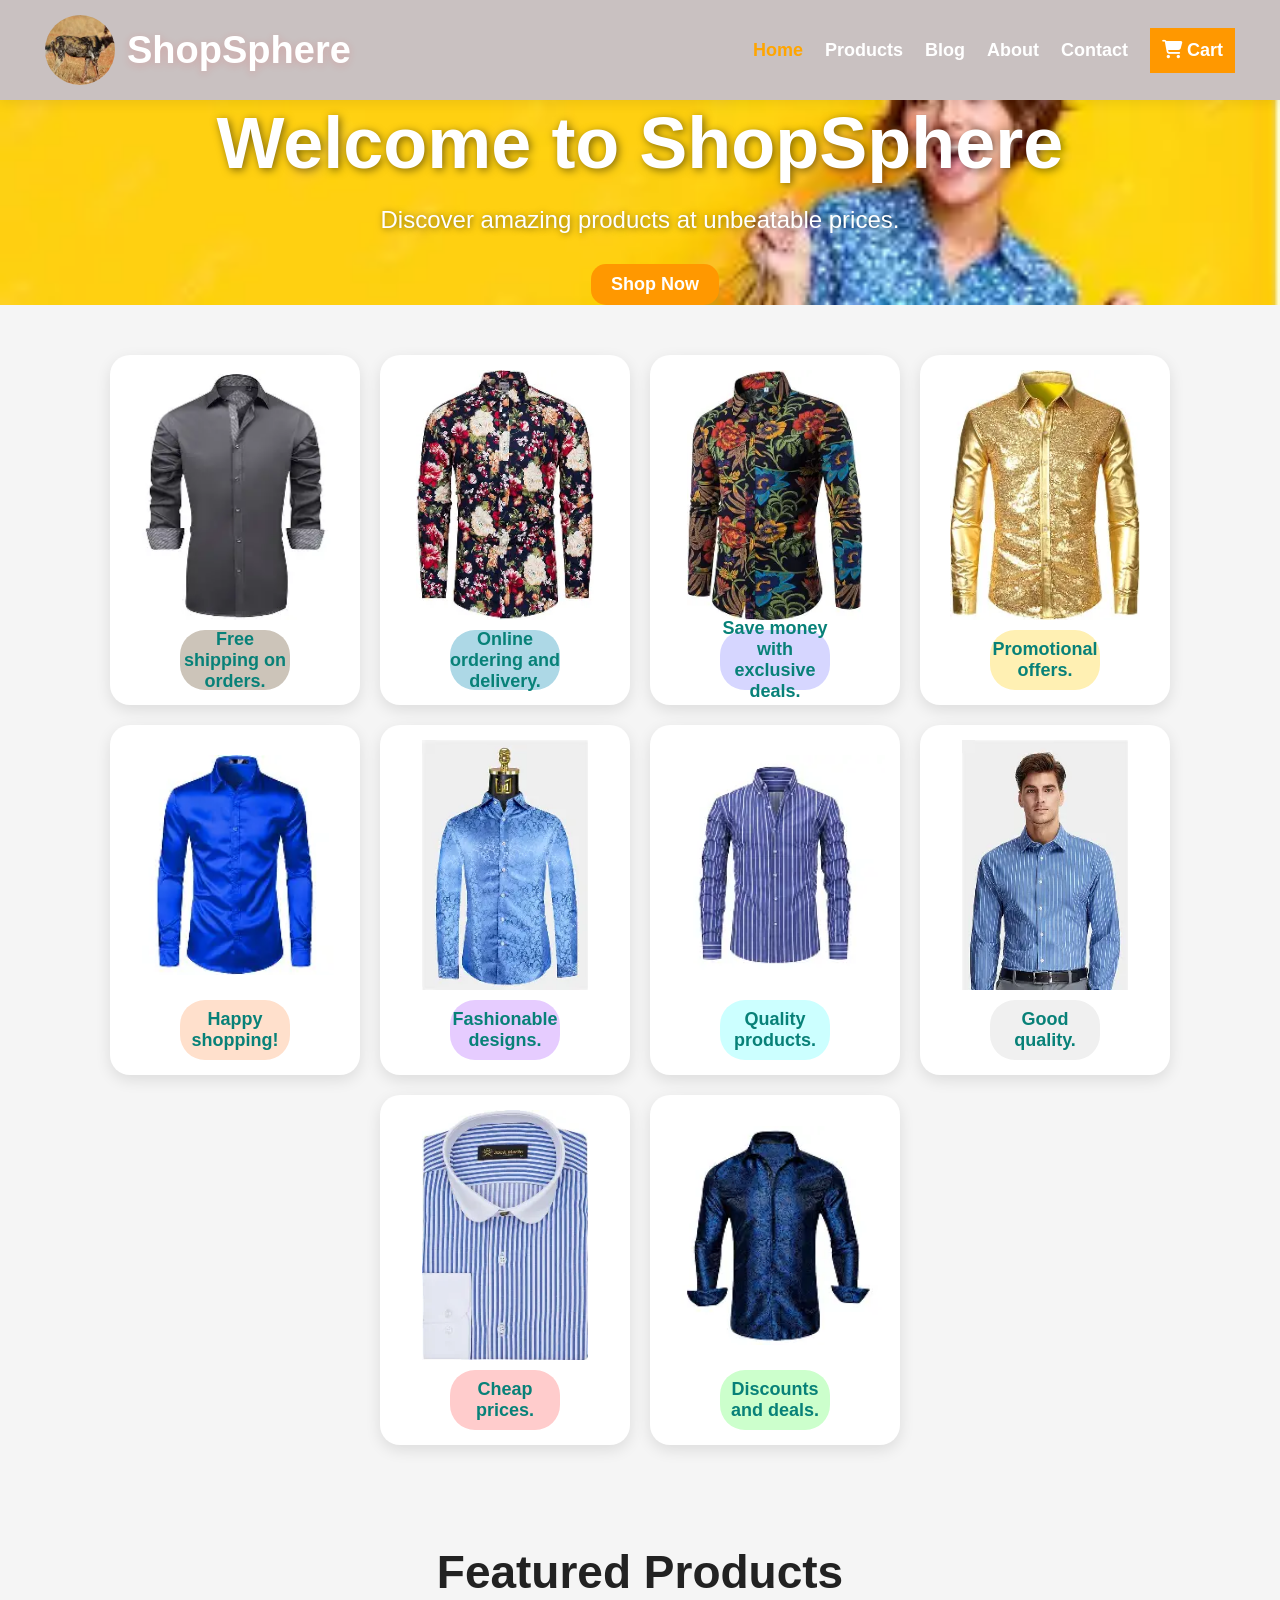
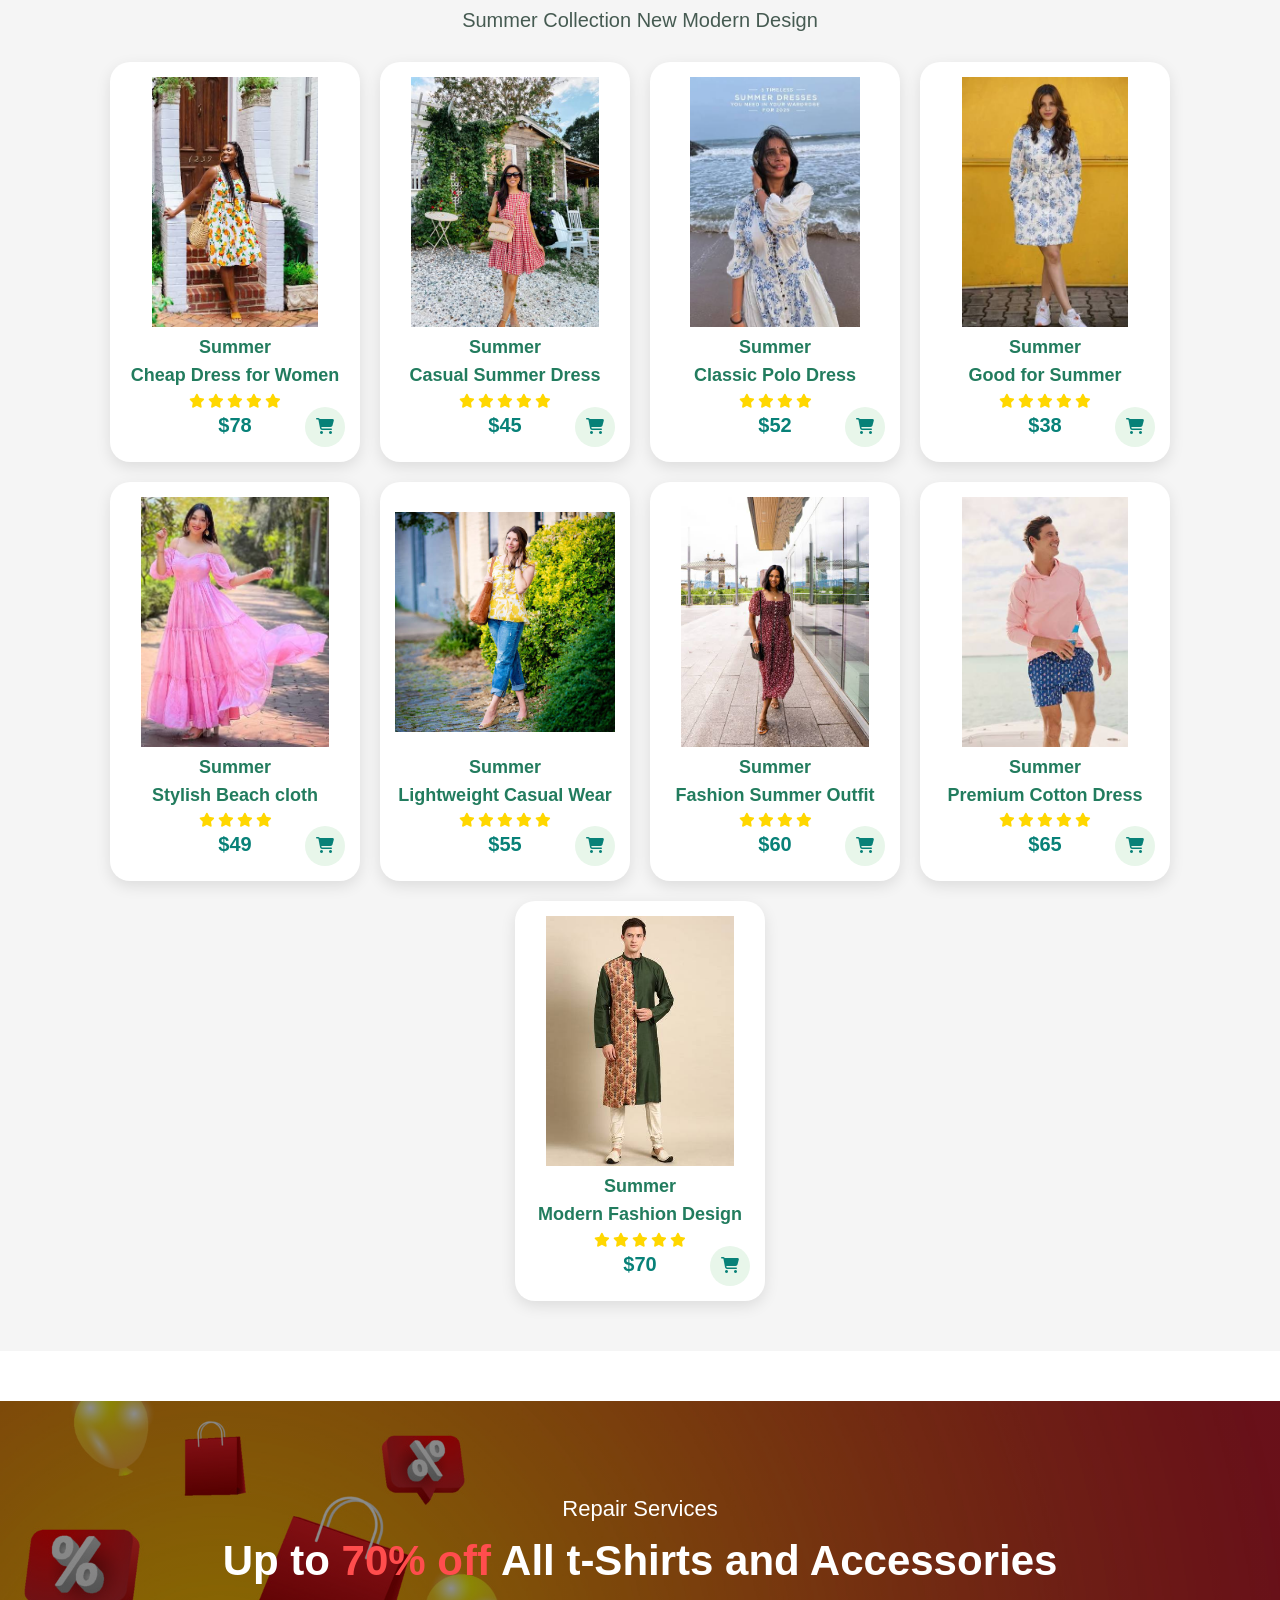
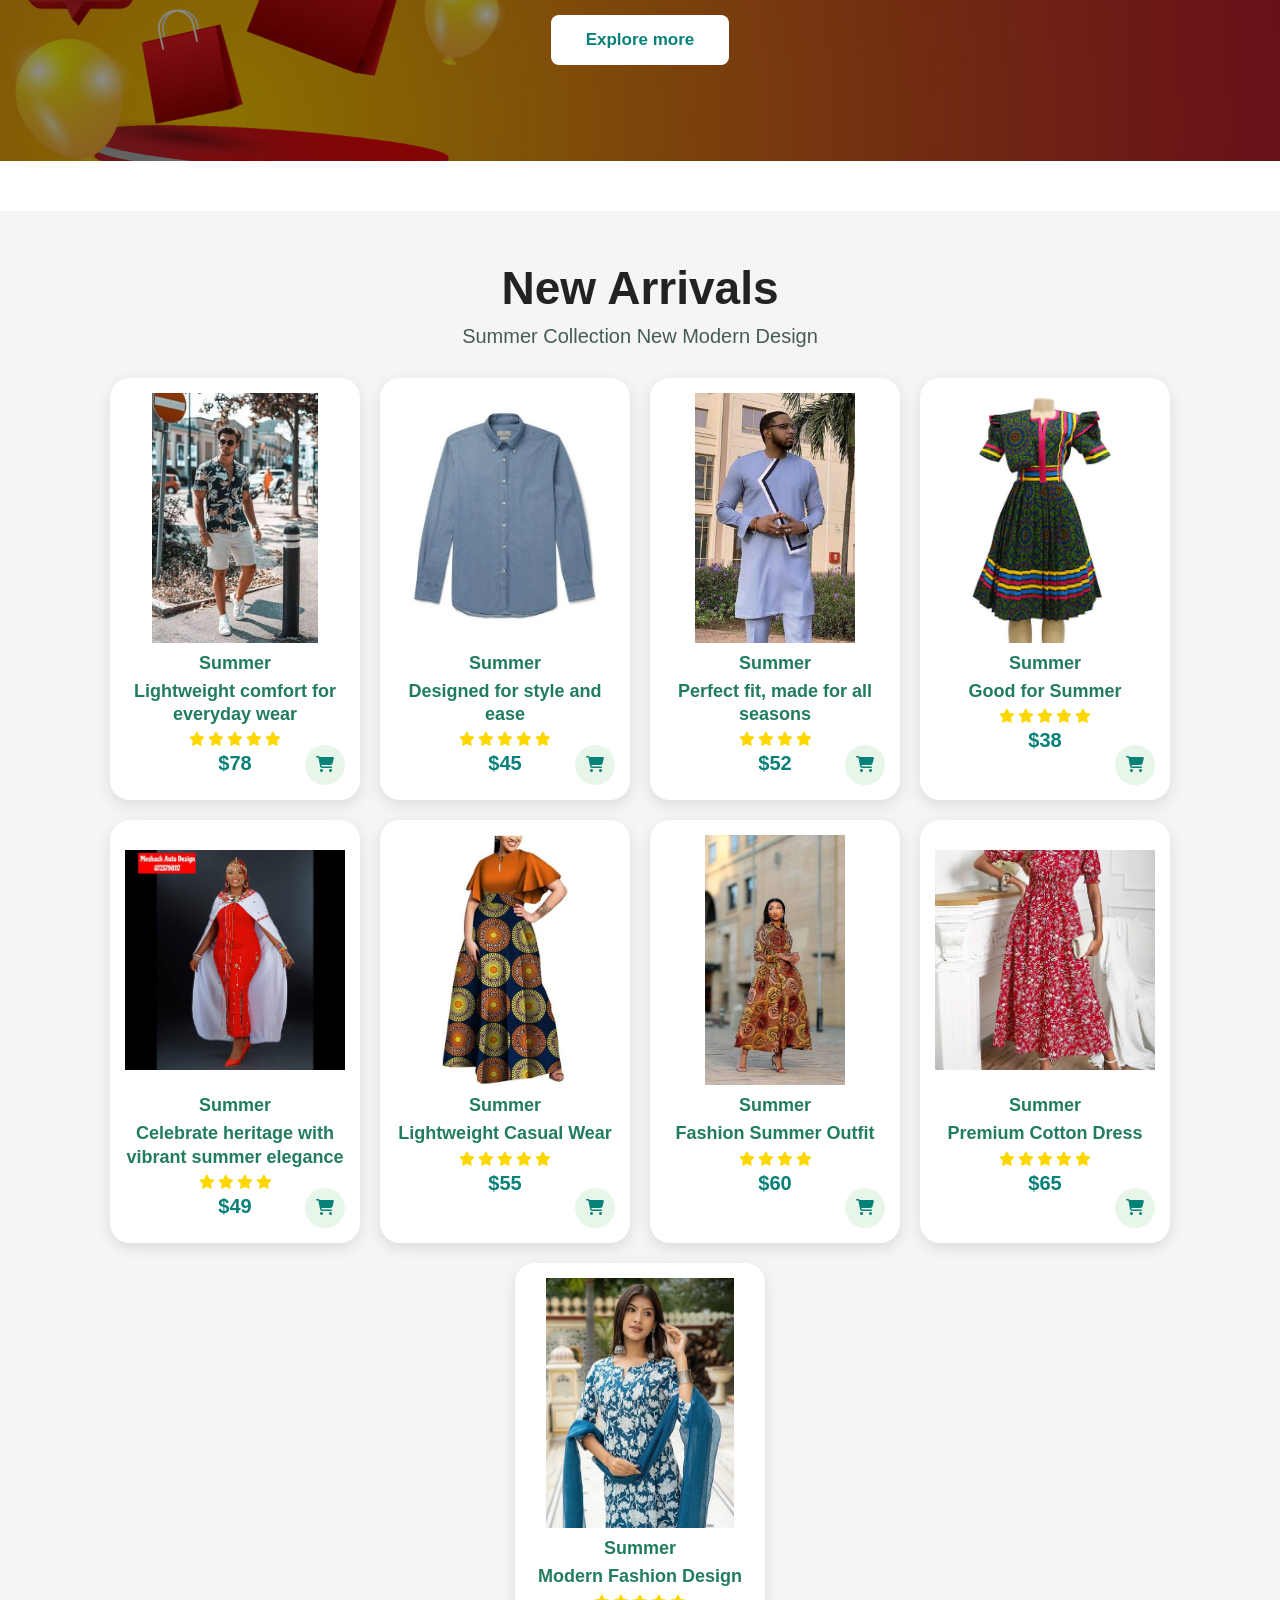
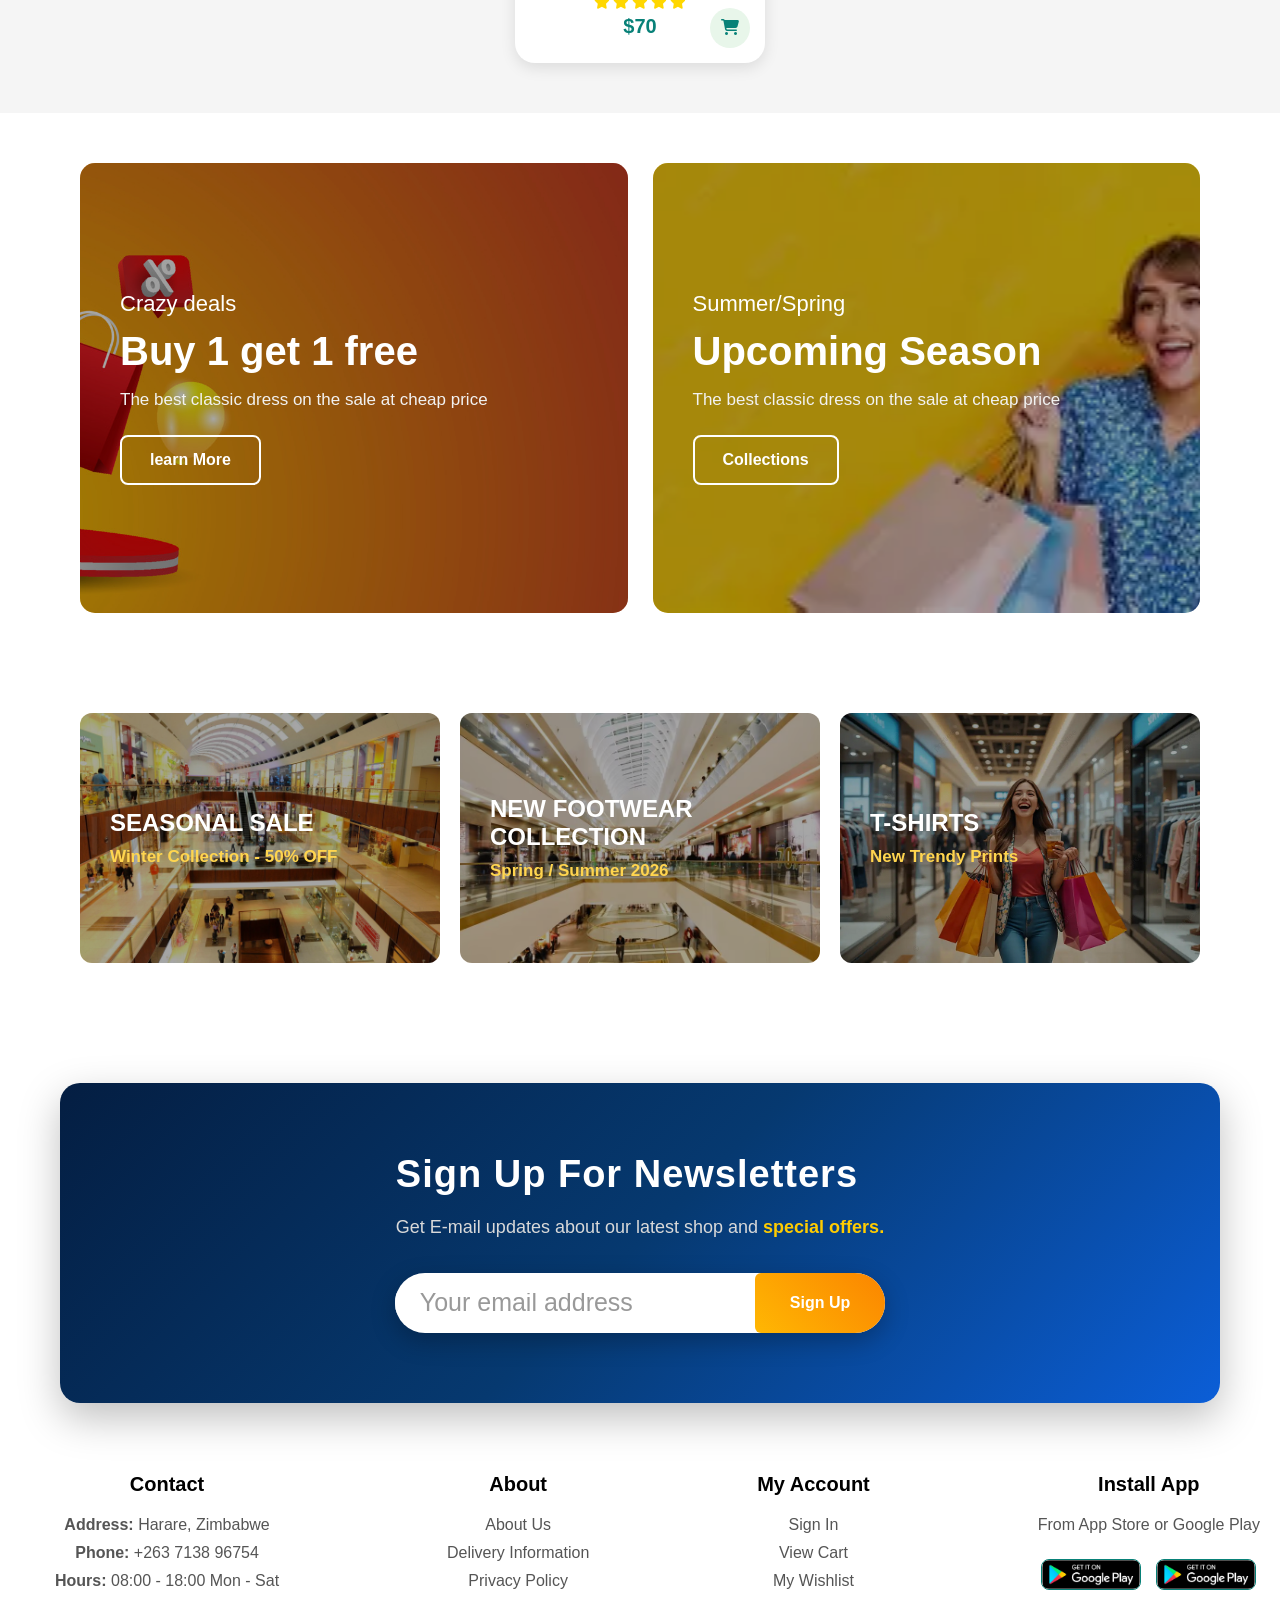
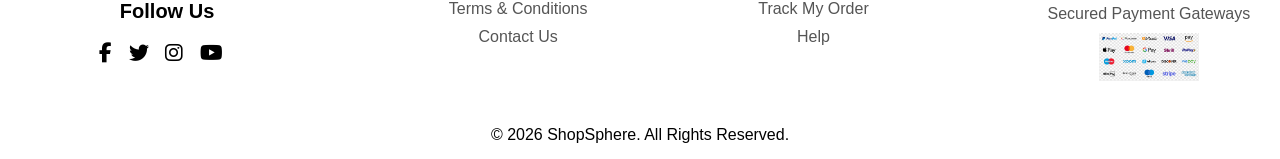
==== commit 05947f6d: "Update greeting from 'Hello' to 'Goodbye'" ====
--- a/index.html
+++ b/index.html
@@ -14,6 +14,7 @@
 </head>
 
 <body>
+    
 
 
 <nav>
@@ -50,7 +51,7 @@
         <i class="fas fa-bars" id="bar"></i>
     </div>
 
-</nav>s
+</nav>
  
 <section id="hero">
 
@@ -589,4 +590,4 @@
 
 <script src="script.js"></script>
 </body>
-</html>+</html>
--- a/style.css
+++ b/style.css
@@ -2,7 +2,7 @@
     margin:0;
     padding:0;
     box-sizing:border-box;
-    font-family:Arial, sans-serif;
+    font-family:Arial, sans-serif; 
 }
 
 .section-p1{
@@ -14,103 +14,17 @@
 =========================== */
 
 
-nav{
-    position:sticky;
-    top:0;
-    left:0;
-    width:100%;
-    background:#c9c1c1;
-    display:flex;
-    justify-content:space-between;
-    align-items:center;
-    padding:15px 45px;
-    z-index:1000;
-    box-shadow:0 3px 12px rgba(0,0,0,.08);
-}
-
-/* Logo */
-
-.logo{
-    display:flex;
-    align-items:center;
-    gap:12px;
-}
-
-.logo img{
-    width:70px;
-    height:70px;
-    border-radius:50%;
-    object-fit:cover;
-}
-
-.logo span{
-    font-size:38px;
-    font-weight:700;
-    color:#fff;
-    white-space:nowrap;
-    text-shadow:0 2px 8px rgba(255,0,0,.15);
-}
-
-/* Desktop Navbar */
-
-#navbar{
-    display:flex;
-    align-items:center;
-    gap:22px;
-    list-style:none;
-    margin-left:auto;
-}
-
-#navbar li{
-    list-style:none;
-}
-
-#navbar li a{
-    color:#fff;
-    text-decoration:none;
-    font-size:18px;
-    font-weight:600;
-    position:relative;
-    transition:.3s;
-}
-
-#navbar li a:hover{
-    color:#ff9800;
-}
-
-
-
-
-
-/* Underline Animation */
-
-#navbar li a:not(.cart-btn)::after{
-    content:"";
-    position:absolute;
-    left:0;
-    bottom:-5px;
-    width:0;
-    height:3px;
-    background:orange;
-    transition:0.3s ease;
-}
-
-#navbar li a:not(.cart-btn):hover::after{
-    width:100%;
-}
-
-/* Cart Button */
-
-.cart-btn{
-    display: block;
-    width: 100%;
-    margin: 0;
-    padding: 12px;
-    background: #ff9800;
-    color: #fff !important;
-    border-radius: 0;
-    text-align: center;
-}
+
+nav{ position:sticky;
+     top:0; left:0; 
+     width:100%;
+     background:#c9c1c1;
+     display:flex; 
+     justify-content:space-between; align-items:center;
+     padding:15px 45px; 
+     z-index:1000; 
+     box-shadow:0 3px 12px rgba(0,0,0,.08);  
+    }
 
 .cart-btn:hover{
     background:#227c5e;
@@ -204,7 +118,9 @@
     }
 
   
-
+#navbar.active{
+    right:0;
+}
 
 
     /* Close Button */
@@ -231,6 +147,104 @@
     }
 }
 
+nav{
+    position:sticky;
+    top:0;
+    left:0;
+    width:100%;
+    background:#c9c1c1;
+    display:flex;
+    justify-content:space-between;
+    align-items:center;
+    padding:15px 45px;
+    z-index:1000;
+    box-shadow:0 3px 12px rgba(0,0,0,.08);
+}
+
+/* Logo */
+
+.logo{
+    display:flex;
+    align-items:center;
+    gap:12px;
+}
+
+.logo img{
+    width:70px;
+    height:70px;
+    border-radius:50%;
+    object-fit:cover;
+}
+
+.logo span{
+    font-size:38px;
+    font-weight:700;
+    color:#fff;
+    white-space:nowrap;
+    text-shadow:0 2px 8px rgba(255,0,0,.15);
+}
+
+/* Desktop Navbar */
+
+#navbar{
+    display:flex;
+    align-items:center;
+    gap:22px;
+    list-style:none;
+    margin-left:auto;
+}
+
+#navbar li{
+    list-style:none;
+}
+
+#navbar li a{
+    color:#fff;
+    text-decoration:none;
+    font-size:18px;
+    font-weight:600;
+    position:relative;
+    transition:.3s;
+}
+
+#navbar li a:hover{
+    color:#ff9800;
+}
+
+
+
+
+
+/* Underline Animation */
+
+#navbar li a:not(.cart-btn)::after{
+    content:"";
+    position:absolute;
+    left:0;
+    bottom:-5px;
+    width:0;
+    height:3px;
+    background:orange;
+    transition:0.3s ease;
+}
+
+#navbar li a:not(.cart-btn):hover::after{
+    width:100%;
+}
+
+/* Cart Button */
+
+.cart-btn{
+    display: block;
+    width: 100%;
+    margin: 0;
+    padding: 12px;
+    background: #ff9800;
+    color: #fff !important;
+    border-radius: 0;
+    text-align: center;
+}  
+
 
 
 #hero{
@@ -240,7 +254,7 @@
     background-repeat: no-repeat;
 
     width: 100%;
-    min-height: 70vh;
+    min-height: auto;
 
     display: flex;
     flex-direction: column;
@@ -248,7 +262,7 @@
     align-items: center;
 
     text-align: center;
-    padding: 20px;
+    
 }
 
 #hero h1{
@@ -2452,4 +2466,4 @@
     #subtotal, #coupon {
         width: 100%;
     }
-}+}
